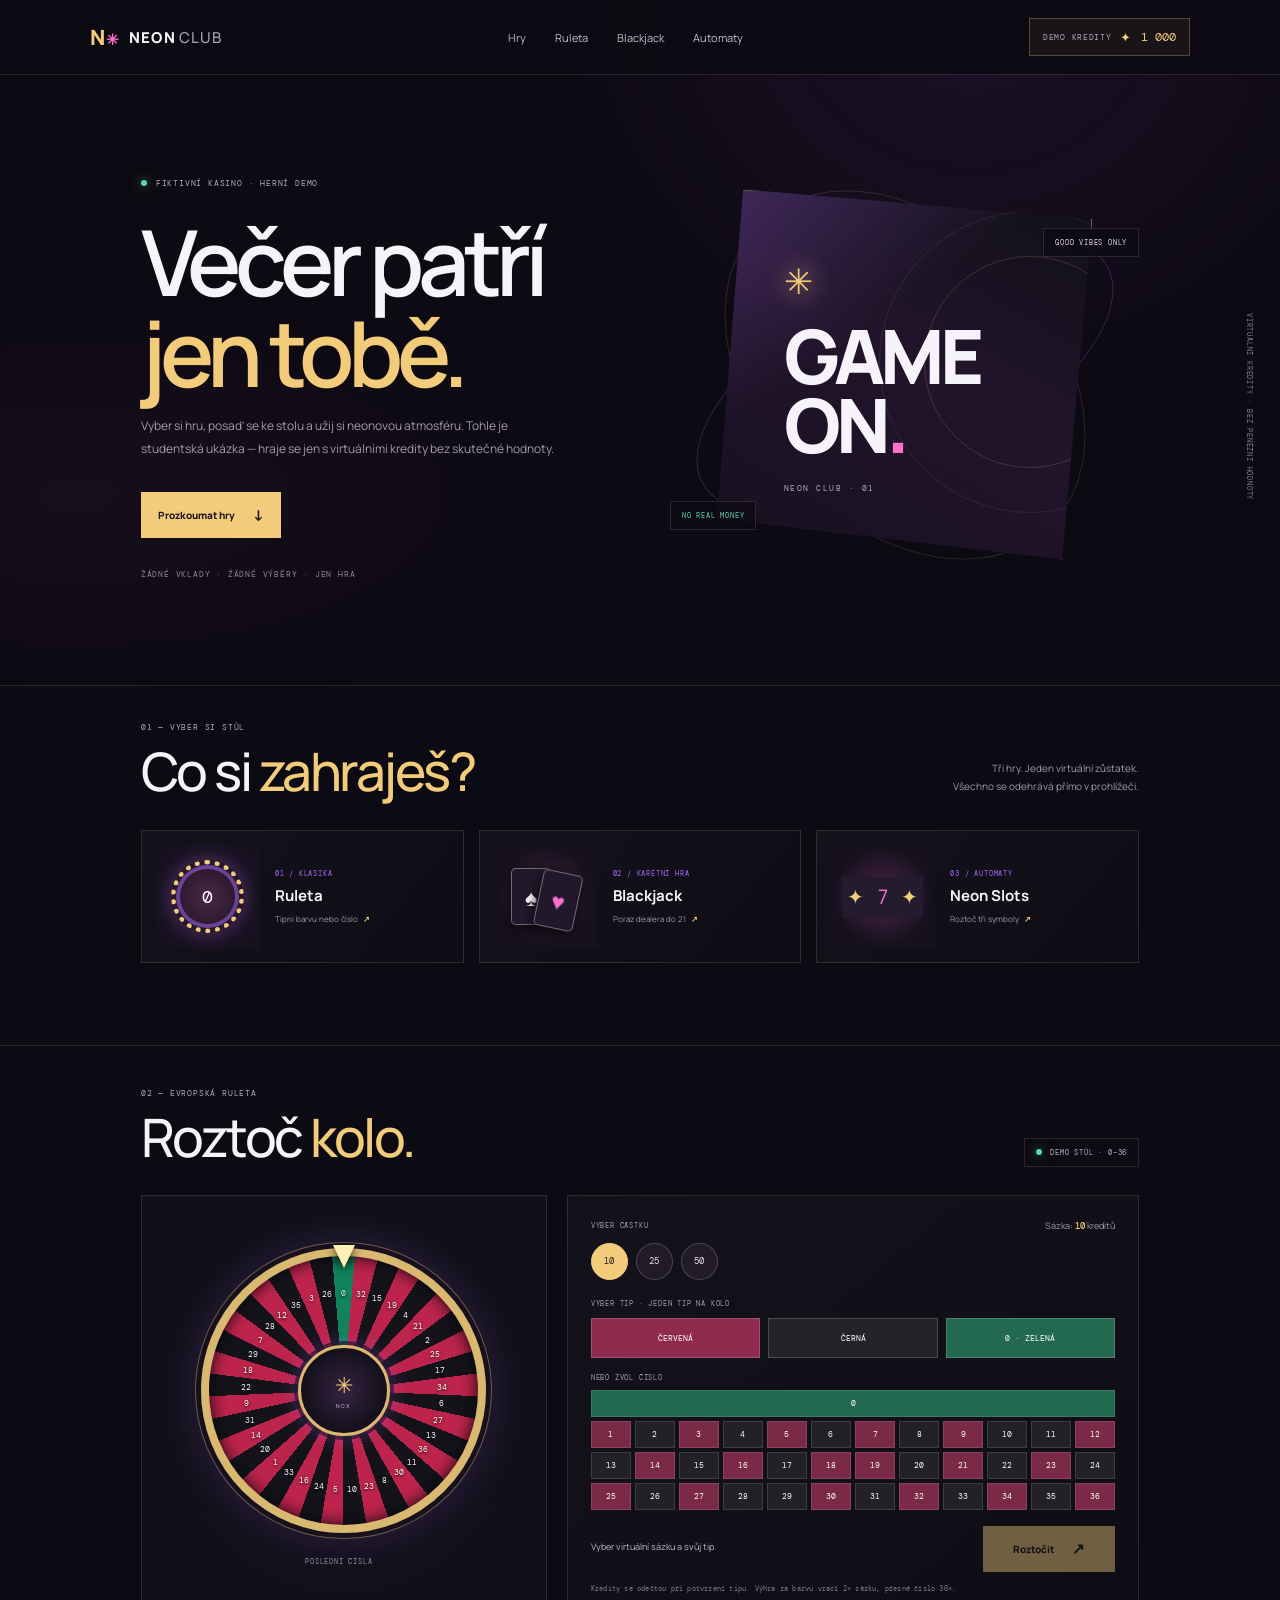
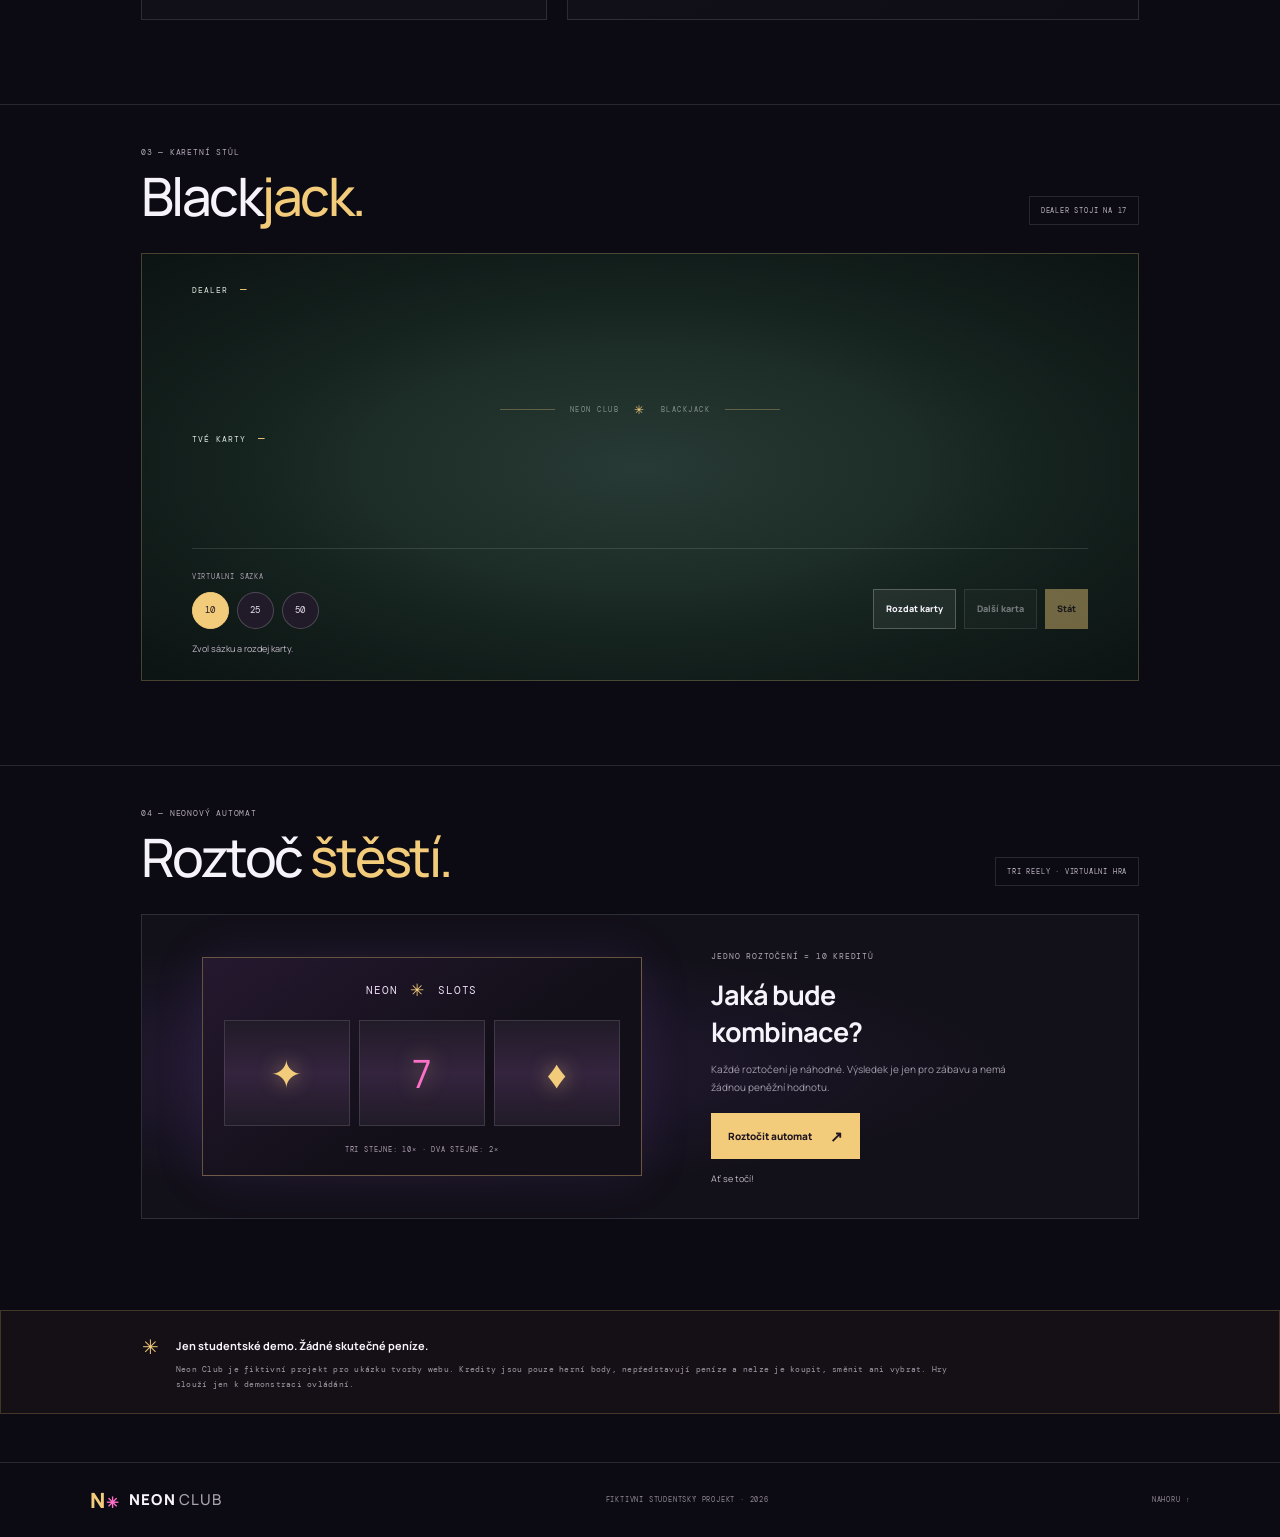
==== index.html @ 3889e3b1 "Add files via upload" ====
<!doctype html>
<html lang="cs">
  <head>
    <meta charset="utf-8">
    <meta name="viewport" content="width=device-width, initial-scale=1">
    <meta name="description" content="Neon Club je fiktivní kasino jako hratelná studentská ukázka. Hraj blackjack, ruletu a automaty pouze s virtuálními kredity bez peněžní hodnoty.">
    <meta name="theme-color" content="#0c0a12">
    <title>Neon Club — Kasino demo</title>
    <link rel="preconnect" href="https://fonts.googleapis.com">
    <link rel="preconnect" href="https://fonts.gstatic.com" crossorigin>
    <link href="https://fonts.googleapis.com/css2?family=DM+Mono:wght@400;500&family=Manrope:wght@400;500;600;700;800&display=swap" rel="stylesheet">
    <link rel="stylesheet" href="casino.css">
    <script src="casino.js" defer></script>
  </head>
  <body>
    <a class="skip-link" href="#obsah">Přeskočit na obsah</a>
    <header class="topbar">
      <a class="brand" href="#domu" aria-label="Neon Club — úvod"><span class="brand-mark">N<span>✳</span></span><span>NEON<span class="brand-light">CLUB</span></span></a>
      <nav aria-label="Hlavní navigace">
        <a href="#hry">Hry</a>
        <a href="#ruleta">Ruleta</a>
        <a href="#blackjack">Blackjack</a>
        <a href="#automaty">Automaty</a>
      </nav>
      <div class="wallet" aria-label="Virtuální zůstatek">
        <span class="wallet-label">DEMO KREDITY</span>
        <span class="coin-icon" aria-hidden="true">✦</span>
        <strong data-balance>1 000</strong>
      </div>
    </header>

    <main id="obsah">
      <section class="hero page-wrap" id="domu">
        <div class="hero-copy">
          <p class="eyebrow"><span class="status-dot"></span> FIKTIVNÍ KASINO · HERNÍ DEMO</p>
          <h1>Večer patří<br><span>jen tobě.</span></h1>
          <p>Vyber si hru, posaď se ke stolu a užij si neonovou atmosféru. Tohle je studentská ukázka — hraje se jen s virtuálními kredity bez skutečné hodnoty.</p>
          <a class="button button-primary" href="#hry">Prozkoumat hry <span aria-hidden="true">↓</span></a>
          <span class="hero-footnote">ŽÁDNÉ VKLADY · ŽÁDNÉ VÝBĚRY · JEN HRA</span>
        </div>
        <div class="hero-art" role="img" aria-label="Neonová abstraktní herní atmosféra">
          <div class="hero-orbit orbit-a"></div><div class="hero-orbit orbit-b"></div>
          <div class="hero-art-card"><span class="hero-spark" aria-hidden="true">✳</span><span class="hero-art-title">GAME<br>ON<span>.</span></span><span class="hero-art-caption">NEON CLUB · 01</span></div>
          <span class="floating-label label-a">GOOD VIBES ONLY</span>
          <span class="floating-label label-b">NO REAL MONEY</span>
        </div>
        <div class="hero-side">VIRTUÁLNÍ KREDITY · BEZ PENĚŽNÍ HODNOTY</div>
      </section>

      <section class="games page-wrap" id="hry">
        <div class="section-heading">
          <div><p class="eyebrow">01 — VYBER SI STŮL</p><h2>Co si <span>zahraješ?</span></h2></div>
          <p class="heading-note">Tři hry. Jeden virtuální zůstatek.<br>Všechno se odehrává přímo v prohlížeči.</p>
        </div>
        <div class="game-links">
          <a class="game-link game-link-roulette" href="#ruleta">
            <span class="game-link-art" aria-hidden="true"><span class="roulette-wheel-mini">0</span></span>
            <span class="game-link-info"><span class="game-kicker">01 / KLASIKA</span><strong>Ruleta</strong><span>Tipni barvu nebo číslo <b>↗</b></span></span>
          </a>
          <a class="game-link game-link-blackjack" href="#blackjack">
            <span class="game-link-art cards-mini" aria-hidden="true"><span>♠</span><span>♥</span></span>
            <span class="game-link-info"><span class="game-kicker">02 / KARETNÍ HRA</span><strong>Blackjack</strong><span>Poraz dealera do 21 <b>↗</b></span></span>
          </a>
          <a class="game-link game-link-slots" href="#automaty">
            <span class="game-link-art slots-mini" aria-hidden="true"><span>✦</span><span>7</span><span>✦</span></span>
            <span class="game-link-info"><span class="game-kicker">03 / AUTOMATY</span><strong>Neon Slots</strong><span>Roztoč tři symboly <b>↗</b></span></span>
          </a>
        </div>
      </section>

      <section class="game-section page-wrap" id="ruleta">
        <div class="game-section-heading">
          <div><p class="eyebrow">02 — EVROPSKÁ RULETA</p><h2>Roztoč <span>kolo.</span></h2></div>
          <span class="table-tag"><span class="status-dot"></span> DEMO STŮL · 0–36</span>
        </div>
        <div class="roulette-layout">
          <div class="roulette-visual">
            <div class="wheel-stage">
              <span class="wheel-pointer" aria-hidden="true"></span>
              <div class="roulette-wheel" aria-label="Ruletové kolo s červenými, černými a zeleným polem">
                <div class="wheel-center"><span class="wheel-result" data-wheel-result>✳</span><small>NOX</small></div>
              </div>
            </div>
            <div class="roulette-history"><span class="history-label">POSLEDNÍ ČÍSLA</span><ol class="history-list" aria-label="Historie posledních výsledků"></ol></div>
          </div>
          <div class="table-panel">
            <div class="table-panel-top"><span class="panel-label">VYBER ČÁSTKU</span><span class="selected-bet-display">Sázka: <strong data-roulette-stake>10</strong> kreditů</span></div>
            <div class="chip-row" data-chip-group="roulette" aria-label="Výše virtuální sázky">
              <button class="chip-button is-selected" type="button" data-chip="10">10</button>
              <button class="chip-button" type="button" data-chip="25">25</button>
              <button class="chip-button" type="button" data-chip="50">50</button>
            </div>
            <span class="panel-label choose-label">VYBER TIP · JEDEN TIP NA KOLO</span>
            <div class="roulette-bets">
              <button class="bet-button bet-red" type="button" data-roulette-bet="red">ČERVENÁ</button>
              <button class="bet-button bet-black" type="button" data-roulette-bet="black">ČERNÁ</button>
              <button class="bet-button bet-green" type="button" data-roulette-bet="number" data-number="0">0 · ZELENÁ</button>
            </div>
            <p class="number-label">NEBO ZVOL ČÍSLO</p>
            <div class="number-grid" aria-label="Tip na číslo rulety"></div>
            <div class="roulette-action-row"><p class="game-message" data-roulette-message aria-live="polite">Vyber virtuální sázku a svůj tip.</p><button class="button button-primary spin-button" type="button" data-spin disabled>Roztočit <span aria-hidden="true">↗</span></button></div>
            <p class="fine-print">Kredity se odečtou při potvrzení tipu. Výhra za barvu vrací 2× sázku, přesné číslo 36×.</p>
          </div>
        </div>
      </section>

      <section class="game-section page-wrap" id="blackjack">
        <div class="game-section-heading">
          <div><p class="eyebrow">03 — KARETNÍ STŮL</p><h2>Black<span>jack.</span></h2></div>
          <span class="table-tag">DEALER STOJÍ NA 17</span>
        </div>
        <div class="blackjack-table">
          <div class="felt-glow"></div>
          <div class="hand-area">
            <div class="hand-label"><span>DEALER</span><span class="hand-score" data-dealer-score>—</span></div>
            <div class="card-row" data-dealer-hand aria-label="Karty dealera"></div>
          </div>
          <div class="table-divider"><span>NEON CLUB</span><i>✳</i><span>BLACKJACK</span></div>
          <div class="hand-area player-area">
            <div class="hand-label"><span>TVÉ KARTY</span><span class="hand-score" data-player-score>—</span></div>
            <div class="card-row" data-player-hand aria-label="Tvé karty"></div>
          </div>
          <div class="blackjack-controls">
            <div class="blackjack-bet">
              <span class="panel-label">VIRTUÁLNÍ SÁZKA</span>
              <div class="chip-row" data-chip-group="blackjack" aria-label="Výše virtuální sázky">
                <button class="chip-button is-selected" type="button" data-chip="10">10</button>
                <button class="chip-button" type="button" data-chip="25">25</button>
                <button class="chip-button" type="button" data-chip="50">50</button>
              </div>
            </div>
            <div class="blackjack-actions">
              <button class="button button-secondary" type="button" data-deal>Rozdat karty</button>
              <button class="button button-secondary" type="button" data-hit disabled>Další karta</button>
              <button class="button button-primary" type="button" data-stand disabled>Stát</button>
            </div>
          </div>
          <p class="game-message blackjack-message" data-blackjack-message aria-live="polite">Zvol sázku a rozdej karty.</p>
        </div>
      </section>

      <section class="game-section page-wrap slots-section" id="automaty">
        <div class="game-section-heading">
          <div><p class="eyebrow">04 — NEONOVÝ AUTOMAT</p><h2>Roztoč <span>štěstí.</span></h2></div>
          <span class="table-tag">TŘI REELY · VIRTUÁLNÍ HRA</span>
        </div>
        <div class="slots-layout">
          <div class="slot-machine">
            <div class="slot-header"><span>NEON</span><span class="slot-header-star">✳</span><span>SLOTS</span></div>
            <div class="reels" aria-label="Výsledky automatů"><div class="reel" data-reel>✦</div><div class="reel" data-reel>7</div><div class="reel" data-reel>♦</div></div>
            <div class="slot-payout">TŘI STEJNÉ: 10× · DVA STEJNÉ: 2×</div>
          </div>
          <div class="slots-controls">
            <p class="eyebrow">JEDNO ROZTOČENÍ = 10 KREDITŮ</p>
            <h3>Jaká bude<br>kombinace?</h3>
            <p>Každé roztočení je náhodné. Výsledek je jen pro zábavu a nemá žádnou peněžní hodnotu.</p>
            <button class="button button-primary" type="button" data-slots-spin>Roztočit automat <span aria-hidden="true">↗</span></button>
            <p class="game-message" data-slots-message aria-live="polite">Ať se točí!</p>
          </div>
        </div>
      </section>

      <section class="disclaimer page-wrap">
        <span class="disclaimer-icon" aria-hidden="true">✳</span>
        <div><strong>Jen studentské demo. Žádné skutečné peníze.</strong><p>Neon Club je fiktivní projekt pro ukázku tvorby webu. Kredity jsou pouze herní body, nepředstavují peníze a nelze je koupit, směnit ani vybrat. Hry slouží jen k demonstraci ovládání.</p></div>
      </section>
    </main>
    <footer class="footer"><a class="brand" href="#domu"><span class="brand-mark">N<span>✳</span></span><span>NEON<span class="brand-light">CLUB</span></span></a><span>FIKTIVNÍ STUDENTSKÝ PROJEKT · 2026</span><a href="#domu">NAHORU ↑</a></footer>
  </body>
</html>
---- casino.css ----
:root {
  color-scheme: dark;
  --bg: #0c0a12;
  --surface: #15121d;
  --text: #f7f3fa;
  --muted: #a39cab;
  --line: rgba(255,255,255,.12);
  --purple: #ac6bff;
  --pink: #fb70c8;
  --gold: #f2cb7b;
  --green: #57d9ac;
  --mono: "DM Mono", monospace;
  --sans: "Manrope", sans-serif;
}

* { box-sizing: border-box; }
html { scroll-behavior: smooth; }
body { margin: 0; background: var(--bg); color: var(--text); font-family: var(--sans); -webkit-font-smoothing: antialiased; }
body::before { content: ""; position: fixed; inset: 0; z-index: -1; pointer-events: none; background: radial-gradient(ellipse at 76% 0%, rgba(113,54,151,.17), transparent 34%), radial-gradient(ellipse at 6% 55%, rgba(174,73,173,.07), transparent 32%); }
a { color: inherit; text-decoration: none; }
button { font: inherit; }
button:focus-visible, a:focus-visible { outline: 2px solid var(--gold); outline-offset: 4px; }
section[id] { scroll-margin-top: 95px; }
::selection { color: var(--bg); background: var(--gold); }

.skip-link { position: fixed; top: 10px; left: 10px; z-index: 20; padding: 12px 15px; transform: translateY(-150%); color: var(--bg); background: var(--gold); font-size: 12px; font-weight: 700; }
.skip-link:focus { transform: translateY(0); }
.topbar { height: 75px; position: sticky; top: 0; z-index: 10; display: flex; align-items: center; justify-content: space-between; padding: 0 7%; border-bottom: 1px solid var(--line); background: rgba(12,10,18,.88); backdrop-filter: blur(16px); }
.brand { display: inline-flex; align-items: center; gap: 9px; font-size: 15px; font-weight: 800; letter-spacing: 1.2px; }
.brand-mark { font-size: 21px; color: var(--gold); }
.brand-mark > span { color: var(--pink); font-size: 15px; }
.brand-light { margin-left: 3px; color: #aaa2b1; font-weight: 500; }
.topbar nav { display: flex; align-items: center; gap: 29px; }
.topbar nav a { color: #c5bfcb; font-size: 11px; transition: color .2s ease; }
.topbar nav a:hover, .footer > a:last-child:hover { color: var(--gold); }
.wallet { display: flex; align-items: center; gap: 9px; padding: 9px 13px; border: 1px solid rgba(242,203,123,.28); background: rgba(242,203,123,.05); }
.wallet-label { color: #b4aaba; font: 8px var(--mono); letter-spacing: .7px; }
.coin-icon { color: var(--gold); font-size: 13px; }
.wallet strong { min-width: 36px; font: 12px var(--mono); color: var(--gold); text-align: right; }
.page-wrap { padding-left: 11%; padding-right: 11%; }

.hero { min-height: 610px; position: relative; display: grid; grid-template-columns: 1fr 1fr; align-items: center; gap: 6%; padding-top: 45px; padding-bottom: 56px; overflow: hidden; }
.hero-copy { z-index: 2; }
.eyebrow, .hero-footnote, .hero-side, .floating-label, .section-caption, .game-kicker, .panel-label, .number-label, .fine-print, .table-tag, .history-label, .slot-header, .slot-payout, .disclaimer p, .footer > span, .footer > a:last-child { font-family: var(--mono); letter-spacing: .8px; }
.eyebrow { display: flex; align-items: center; gap: 9px; color: #b4aaba; font-size: 8px; }
.status-dot { width: 6px; height: 6px; display: inline-block; border-radius: 50%; background: var(--green); box-shadow: 0 0 12px rgba(87,217,172,.7); }
.hero h1 { margin: 28px 0 17px; font-size: clamp(58px,7.3vw,91px); line-height: 1; letter-spacing: -6px; font-weight: 600; }
.hero h1 span, .section-heading h2 span, .game-section-heading h2 span { color: var(--gold); }
.hero-copy > p:not(.eyebrow) { max-width: 430px; color: var(--muted); font-size: 12px; line-height: 1.9; }
.button { min-height: 46px; display: inline-flex; align-items: center; justify-content: center; gap: 18px; padding: 0 17px; border: 0; cursor: pointer; font-size: 10px; font-weight: 800; transition: transform .18s ease, filter .18s ease, opacity .18s ease; }
.button:hover:not(:disabled) { transform: translateY(-2px); filter: brightness(1.08); }
.button:disabled { cursor: not-allowed; opacity: .43; }
.button-primary { color: #201622; background: var(--gold); }
.button-primary span { font-size: 15px; }
.hero .button { margin-top: 19px; }
.hero-footnote { display: block; margin-top: 31px; color: #908796; font-size: 8px; }
.hero-art { min-height: 420px; position: relative; display: grid; place-items: center; }
.hero-art-card { width: min(80%,380px); height: 370px; position: relative; z-index: 1; display: flex; flex-direction: column; justify-content: center; padding-left: 14%; overflow: hidden; border: 1px solid rgba(242,203,123,.35); background: linear-gradient(145deg,rgba(172,107,255,.25),transparent 38%), linear-gradient(30deg,#171020,#22142b 52%,#101018); clip-path: polygon(7% 0,100% 8%,92% 100%,0 89%); box-shadow: 0 0 100px rgba(172,107,255,.13); }
.hero-art-card::before, .hero-art-card::after { content: ""; position: absolute; border: 1px solid rgba(255,255,255,.08); border-radius: 50%; }
.hero-art-card::before { width: 300px; height: 300px; right: -90px; top: 20px; }
.hero-art-card::after { width: 210px; height: 210px; right: -45px; top: 65px; border-color: rgba(242,203,123,.17); }
.hero-spark { color: var(--gold); font-size: 35px; text-shadow: 0 0 25px var(--gold); }
.hero-art-title { margin-top: 16px; font-size: clamp(49px,6vw,75px); line-height: .92; letter-spacing: -5px; font-weight: 800; }
.hero-art-title span { color: var(--pink); }
.hero-art-caption { margin-top: 24px; color: #b4aaba; font: 8px var(--mono); letter-spacing: 1.5px; }
.hero-orbit { position: absolute; width: 460px; height: 200px; border: 1px solid rgba(172,107,255,.25); border-radius: 50%; transform: rotate(-28deg); }
.orbit-b { width: 420px; height: 300px; transform: rotate(47deg); border-color: rgba(242,203,123,.15); }
.floating-label { position: absolute; z-index: 2; padding: 9px 11px; border: 1px solid var(--line); color: #e5dce9; background: rgba(13,10,19,.75); font-size: 7px; }
.label-a { right: 0; top: 15%; }
.label-b { left: 0; bottom: 13%; color: var(--green); }
.hero-side { position: absolute; right: 2%; top: 39%; writing-mode: vertical-rl; color: #827a8b; font-size: 7px; }

.games { padding-top: 36px; padding-bottom: 82px; border-top: 1px solid var(--line); }
.section-heading { display: flex; align-items: end; justify-content: space-between; gap: 20px; }
.section-heading h2, .game-section-heading h2 { margin: 10px 0 0; font-size: clamp(36px,4.2vw,53px); line-height: 1.1; letter-spacing: -2.5px; font-weight: 500; }
.section-heading .eyebrow, .game-section-heading .eyebrow { margin: 0; }
.heading-note { margin: 0 0 5px; color: var(--muted); font-size: 10px; line-height: 1.8; text-align: right; }
.game-links { display: grid; grid-template-columns: repeat(3,1fr); gap: 15px; margin-top: 30px; }
.game-link { min-width: 0; display: grid; grid-template-columns: 105px 1fr; align-items: center; gap: 15px; padding: 13px; border: 1px solid var(--line); background: linear-gradient(130deg,rgba(255,255,255,.035),rgba(255,255,255,.01)); transition: transform .2s ease, border-color .2s ease; }
.game-link:hover { transform: translateY(-3px); border-color: rgba(242,203,123,.5); }
.game-link-art { height: 105px; display: grid; place-items: center; overflow: hidden; background: radial-gradient(circle,rgba(251,112,200,.23),transparent 65%),#17111f; }
.roulette-wheel-mini { width: 73px; height: 73px; display: grid; place-items: center; border: 5px dotted var(--gold); border-radius: 50%; color: white; font: 18px var(--mono); box-shadow: inset 0 0 0 4px rgba(172,107,255,.5),0 0 25px rgba(172,107,255,.27); }
.cards-mini { display: flex; align-items: center; justify-content: center; }
.cards-mini span { width: 40px; height: 57px; display: grid; place-items: center; border: 1px solid rgba(255,255,255,.36); border-radius: 5px; background: #21192b; color: white; font-size: 23px; box-shadow: 0 4px 14px #08060a; }
.cards-mini span + span { margin-left: -12px; transform: rotate(12deg) translateY(4px); color: var(--pink); }
.slots-mini { display: flex; justify-content: center; align-items: center; }
.slots-mini span { width: 27px; height: 40px; display: grid; place-items: center; background: #241c2e; color: var(--gold); font-size: 20px; }
.slots-mini span:nth-child(2) { color: var(--pink); }
.game-link-info { display: flex; flex-direction: column; gap: 7px; }
.game-kicker { color: var(--purple); font-size: 7px; }
.game-link-info strong { font-size: 15px; }
.game-link-info > span:last-child { color: var(--muted); font-size: 8px; }
.game-link-info b { margin-left: 3px; color: var(--gold); }

.game-section { padding-top: 42px; padding-bottom: 84px; border-top: 1px solid var(--line); }
.game-section-heading { display: flex; align-items: end; justify-content: space-between; gap: 15px; margin-bottom: 28px; }
.table-tag { display: inline-flex; align-items: center; gap: 8px; padding: 9px 11px; border: 1px solid var(--line); color: #bdb3c4; font-size: 7px; }
.roulette-layout { display: grid; grid-template-columns: .83fr 1.17fr; gap: 20px; }
.roulette-visual { min-height: 425px; display: flex; flex-direction: column; justify-content: center; align-items: center; gap: 24px; border: 1px solid var(--line); background: radial-gradient(ellipse at center,rgba(102,55,128,.16),transparent 65%),#111019; }
.wheel-stage { width: min(76%,285px); aspect-ratio: 1; position: relative; }
.roulette-wheel { width: 100%; height: 100%; position: relative; display: grid; place-items: center; overflow: hidden; border: 8px solid #d9b870; border-radius: 50%; background: #282631; box-shadow: 0 0 0 5px #17111d,0 0 0 6px rgba(242,203,123,.38),0 0 45px rgba(172,107,255,.2),inset 0 0 16px #09070d; transition: transform 1s cubic-bezier(.16,.7,.2,1); }
.wheel-pocket { position: absolute; top: 50%; left: 50%; z-index: 1; width: 19px; height: 16px; display: grid; place-items: center; color: #fff; font: 8px var(--mono); text-shadow: 0 1px 3px #000; pointer-events: none; }
.wheel-pocket.green { color: #c7ffe6; }
.wheel-center { width: 34%; aspect-ratio: 1; z-index: 2; display: flex; flex-direction: column; align-items: center; justify-content: center; border: 3px solid #d9b870; border-radius: 50%; background: radial-gradient(circle,#352342,#130f19 72%); box-shadow: 0 0 20px rgba(172,107,255,.4),0 0 0 4px rgba(12,9,18,.7); }
.wheel-result { color: var(--gold); font: 22px var(--mono); }
.wheel-center small { margin-top: 2px; color: #b9afc1; font: 6px var(--mono); letter-spacing: 1px; }
.wheel-pointer { position: absolute; z-index: 4; top: -3px; left: 50%; width: 0; height: 0; transform: translateX(-50%); border-left: 11px solid transparent; border-right: 11px solid transparent; border-top: 23px solid #fff0b5; filter: drop-shadow(0 2px 5px rgba(0,0,0,.7)); }
.roulette-history { display: flex; align-items: center; gap: 10px; }
.history-label { color: #968b9d; font-size: 7px; }
.history-list { display: flex; gap: 5px; padding: 0; margin: 0; list-style: none; }
.history-list li { width: 22px; height: 22px; display: grid; place-items: center; border-radius: 50%; color: white; background: #332637; font: 8px var(--mono); }
.history-list li.red { background: #a33359; }
.history-list li.black { background: #28262d; }
.history-list li.green { background: #26795f; }
.table-panel { padding: 23px; border: 1px solid var(--line); background: linear-gradient(140deg,rgba(255,255,255,.035),rgba(255,255,255,.01)); }
.table-panel-top { display: flex; align-items: center; justify-content: space-between; gap: 10px; }
.panel-label { color: #a89dad; font-size: 7px; }
.selected-bet-display { color: var(--muted); font-size: 9px; }
.selected-bet-display strong { color: var(--gold); font-family: var(--mono); font-weight: 500; }
.chip-row { display: flex; gap: 8px; margin-top: 11px; }
.chip-button { width: 37px; height: 37px; border: 1px solid rgba(255,255,255,.2); border-radius: 50%; color: #e8dfec; background: #211a29; cursor: pointer; font: 9px var(--mono); transition: border-color .15s ease,background .15s ease,transform .15s ease; }
.chip-button:hover { transform: translateY(-2px); border-color: var(--gold); }
.chip-button.is-selected { color: #241a22; border-color: var(--gold); background: var(--gold); }
.choose-label { display: block; margin: 19px 0 10px; }
.roulette-bets { display: grid; grid-template-columns: repeat(3,1fr); gap: 8px; }
.bet-button { min-height: 40px; border: 1px solid rgba(255,255,255,.18); color: white; cursor: pointer; font: 8px var(--mono); transition: transform .15s ease,filter .15s ease,outline-color .15s ease; }
.bet-button:hover { transform: translateY(-2px); filter: brightness(1.2); }
.bet-button.is-selected { outline: 2px solid var(--gold); outline-offset: 2px; }
.bet-red { background: #8f2a4f; }
.bet-black { background: #24232a; }
.bet-green { background: #23694f; }
.number-label { margin: 15px 0 8px; color: #a89dad; font-size: 7px; }
.number-grid { display: grid; grid-template-columns: repeat(12,1fr); gap: 4px; }
.number-button { min-width: 0; height: 27px; padding: 0; border: 1px solid rgba(255,255,255,.12); color: white; background: #28252c; cursor: pointer; font: 8px var(--mono); }
.number-button.red { background: #7a2947; }
.number-button.black { background: #222127; }
.number-button.zero { grid-column: span 12; background: #23694f; }
.number-button:hover { filter: brightness(1.35); }
.number-button.is-selected { outline: 2px solid var(--gold); outline-offset: 1px; }
.roulette-action-row { display: flex; justify-content: space-between; align-items: center; gap: 12px; margin-top: 16px; }
.game-message { min-height: 18px; margin: 0; color: #c3b9c9; font-size: 9px; line-height: 1.6; }
.spin-button { min-width: 132px; }
.fine-print { margin: 11px 0 0; color: #867d8b; font-size: 7px; line-height: 1.7; letter-spacing: .2px; }

.blackjack-table { position: relative; overflow: hidden; padding: 29px 5% 20px; border: 1px solid rgba(242,203,123,.23); background: radial-gradient(ellipse at 50% 50%,#283a35,#172621 58%,#111a19); }
.felt-glow { position: absolute; inset: 0; pointer-events: none; background: radial-gradient(ellipse at center,transparent 40%,rgba(4,9,8,.38)); }
.hand-area, .table-divider, .blackjack-controls, .blackjack-message { position: relative; z-index: 1; }
.hand-label { display: flex; align-items: center; gap: 12px; color: #dce7df; font: 8px var(--mono); letter-spacing: 1px; }
.hand-score { color: var(--gold); font-size: 11px; }
.card-row { min-height: 102px; display: flex; align-items: center; gap: 8px; padding: 11px 0; }
.playing-card { width: 61px; height: 84px; display: flex; flex-direction: column; justify-content: space-between; padding: 7px; border: 1px solid rgba(0,0,0,.16); border-radius: 5px; color: #201924; background: #f5f1ec; box-shadow: 0 5px 12px rgba(0,0,0,.25); font: 13px var(--mono); animation: deal-card .25s ease both; }
.playing-card.red-suit { color: #c44065; }
.playing-card .card-center { align-self: center; font-size: 24px; }
.playing-card .card-bottom { align-self: end; transform: rotate(180deg); }
.playing-card.hidden-card { display: grid; place-items: center; border-color: rgba(242,203,123,.65); color: var(--gold); background: repeating-linear-gradient(45deg,#39244b,#39244b 5px,#251a33 5px,#251a33 10px); font-size: 22px; }
@keyframes deal-card { from { opacity: 0; transform: translateY(-9px) rotate(-4deg); } to { opacity: 1; transform: translateY(0) rotate(0); } }
.table-divider { display: flex; align-items: center; justify-content: center; gap: 15px; margin: 3px 0 14px; color: rgba(230,239,232,.5); font: 7px var(--mono); letter-spacing: 1.5px; }
.table-divider::before, .table-divider::after { content: ""; width: 55px; height: 1px; background: rgba(242,203,123,.3); }
.table-divider i { color: var(--gold); font-size: 12px; font-style: normal; }
.blackjack-controls { display: flex; justify-content: space-between; align-items: end; gap: 20px; padding-top: 13px; border-top: 1px solid rgba(255,255,255,.12); }
.blackjack-bet .chip-row { margin-top: 8px; }
.blackjack-actions { display: flex; gap: 8px; }
.button-secondary { border: 1px solid rgba(255,255,255,.23); color: var(--text); background: rgba(255,255,255,.06); }
.blackjack-actions .button { min-height: 40px; padding: 0 12px; font-size: 9px; }
.blackjack-message { margin-top: 13px; }

.slots-layout { display: grid; grid-template-columns: 1.1fr .9fr; gap: 7%; align-items: center; padding: 28px 6%; border: 1px solid var(--line); background: radial-gradient(ellipse at 25% 50%,rgba(172,107,255,.13),transparent 58%),#121019; }
.slot-machine { max-width: 440px; padding: 21px; border: 1px solid rgba(242,203,123,.37); background: linear-gradient(145deg,#25182f,#120f18 60%); box-shadow: 0 0 50px rgba(172,107,255,.1); }
.slot-header { display: flex; justify-content: center; align-items: center; gap: 13px; color: #e8d9f0; font-size: 11px; }
.slot-header-star { color: var(--gold); font-size: 17px; }
.reels { display: grid; grid-template-columns: repeat(3,1fr); gap: 9px; margin: 19px 0; }
.reel { height: 106px; display: grid; place-items: center; border: 1px solid rgba(255,255,255,.12); background: linear-gradient(180deg,#211b28,#34243e,#211b28); color: var(--gold); font-size: 39px; text-shadow: 0 0 20px rgba(242,203,123,.55); }
.reel:nth-child(2) { color: var(--pink); }
.slot-payout { color: #a99caf; font-size: 7px; text-align: center; }
.slots-controls { max-width: 330px; }
.slots-controls h3 { margin: 15px 0 10px; font-size: 27px; letter-spacing: -1px; }
.slots-controls > p:not(.eyebrow):not(.game-message) { margin: 0 0 17px; color: var(--muted); font-size: 10px; line-height: 1.8; }
.slots-controls .game-message { margin-top: 13px; }

.disclaimer { display: flex; gap: 17px; align-items: start; margin-top: 7px; margin-bottom: 48px; padding-top: 22px; padding-bottom: 22px; border: 1px solid rgba(242,203,123,.2); background: rgba(242,203,123,.035); }
.disclaimer-icon { color: var(--gold); font-size: 20px; }
.disclaimer strong { font-size: 11px; }
.disclaimer p { max-width: 790px; margin: 7px 0 0; color: #a49baa; font-size: 8px; line-height: 1.8; letter-spacing: .25px; }
.footer { min-height: 75px; display: flex; align-items: center; justify-content: space-between; gap: 15px; padding: 15px 7%; border-top: 1px solid var(--line); }
.footer > span, .footer > a:last-child { color: #918798; font-size: 7px; }

@media (max-width: 900px) {
  .topbar { padding: 0 4%; }
  .page-wrap { padding-left: 6%; padding-right: 6%; }
  .topbar nav { gap: 17px; }
  .game-link { grid-template-columns: 75px 1fr; gap: 10px; padding: 10px; }
  .game-link-art { height: 80px; }
  .roulette-layout { grid-template-columns: .7fr 1.3fr; gap: 12px; }
  .table-panel { padding: 17px; }
  .number-grid { grid-template-columns: repeat(9,1fr); }
  .number-button.zero { grid-column: span 9; }
  .roulette-visual { min-height: 400px; }
}

@media (max-width: 650px) {
  .topbar { height: auto; min-height: 68px; flex-wrap: wrap; gap: 10px; padding: 12px 5%; }
  .brand { font-size: 13px; }
  .topbar nav { order: 3; width: 100%; justify-content: space-between; gap: 8px; }
  .topbar nav a { font-size: 9px; }
  .wallet { gap: 6px; padding: 7px 9px; }
  .wallet-label { font-size: 6px; }
  .page-wrap { padding-left: 5%; padding-right: 5%; }
  .hero { grid-template-columns: 1fr; gap: 5px; padding-top: 54px; padding-bottom: 34px; }
  .hero h1 { font-size: clamp(60px,15vw,80px); letter-spacing: -5px; }
  .hero-copy > p:not(.eyebrow) { max-width: 420px; }
  .hero-art { min-height: 330px; }
  .hero-art-card { width: 76%; height: 300px; }
  .hero-side { display: none; }
  .hero-footnote { font-size: 7px; }
  .section-heading { align-items: start; flex-direction: column; gap: 8px; }
  .heading-note { text-align: left; }
  .game-links { grid-template-columns: 1fr; gap: 10px; margin-top: 22px; }
  .game-link { grid-template-columns: 82px 1fr; }
  .game-link-art { height: 78px; }
  .games, .game-section { padding-top: 30px; padding-bottom: 57px; }
  .game-section-heading { align-items: start; flex-direction: column; }
  .roulette-layout { grid-template-columns: 1fr; }
  .roulette-visual { min-height: 325px; }
  .wheel-stage { width: 205px; }
  .table-panel { padding: 15px; }
  .number-grid { grid-template-columns: repeat(6,1fr); }
  .number-button.zero { grid-column: span 6; }
  .number-button { height: 31px; }
  .roulette-action-row { align-items: start; flex-direction: column; }
  .roulette-action-row .button { width: 100%; }
  .blackjack-table { padding: 20px 14px 15px; }
  .card-row { min-height: 93px; gap: 6px; }
  .playing-card { width: 53px; height: 76px; }
  .blackjack-controls { align-items: start; flex-direction: column; }
  .blackjack-actions { width: 100%; }
  .blackjack-actions .button { flex: 1; padding: 0 7px; font-size: 8px; }
  .slots-layout { grid-template-columns: 1fr; gap: 25px; padding: 17px; }
  .slot-machine { padding: 15px; }
  .reel { height: 88px; }
  .slots-controls { max-width: none; }
  .disclaimer { gap: 11px; margin-bottom: 28px; }
  .footer { flex-wrap: wrap; padding: 17px 5%; }
  .footer > span { order: 3; width: 100%; }
}

@media (prefers-reduced-motion: reduce) {
  html { scroll-behavior: auto; }
  *, *::before, *::after { animation-duration: .01ms !important; transition-duration: .01ms !important; }
}
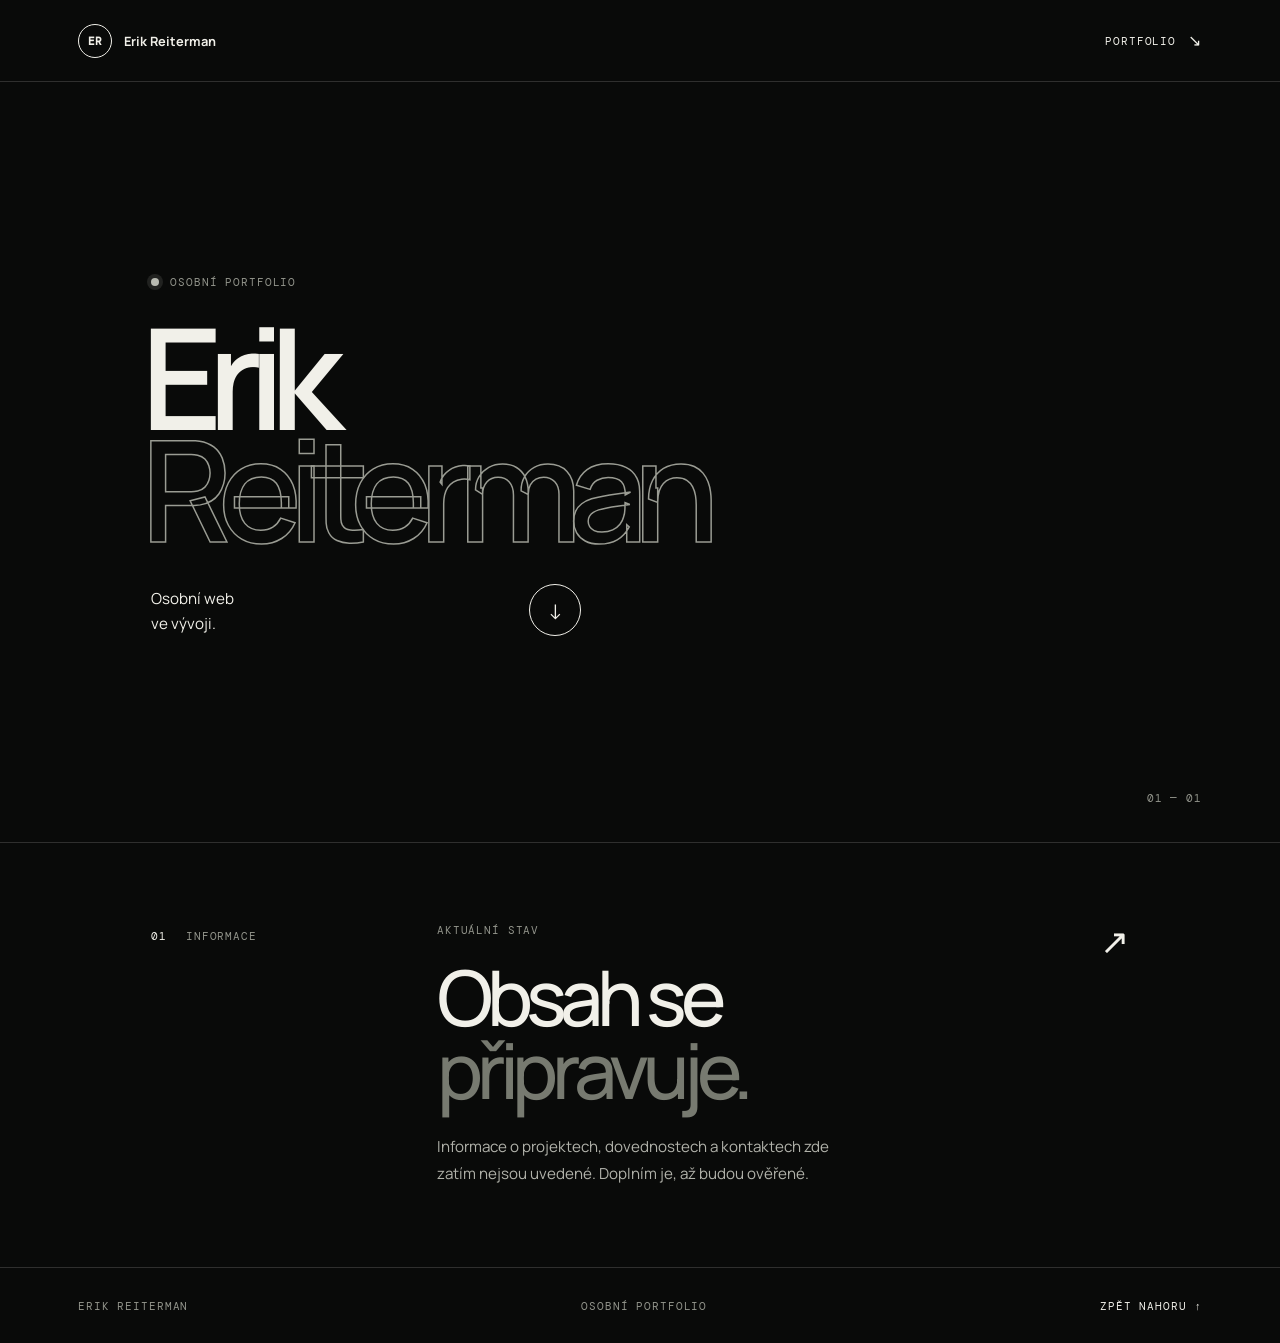
==== commit 587573c9: "Add files via upload" ====
--- a/index.html
+++ b/index.html
@@ -1,170 +1,55 @@
 <!doctype html>
 <html lang="cs">
-  <head>
-    <meta charset="utf-8">
-    <meta name="viewport" content="width=device-width, initial-scale=1">
-    <meta name="description" content="Neon Club je fiktivní kasino jako hratelná studentská ukázka. Hraj blackjack, ruletu a automaty pouze s virtuálními kredity bez peněžní hodnoty.">
-    <meta name="theme-color" content="#0c0a12">
-    <title>Neon Club — Kasino demo</title>
-    <link rel="preconnect" href="https://fonts.googleapis.com">
-    <link rel="preconnect" href="https://fonts.gstatic.com" crossorigin>
-    <link href="https://fonts.googleapis.com/css2?family=DM+Mono:wght@400;500&family=Manrope:wght@400;500;600;700;800&display=swap" rel="stylesheet">
-    <link rel="stylesheet" href="casino.css">
-    <script src="casino.js" defer></script>
-  </head>
-  <body>
-    <a class="skip-link" href="#obsah">Přeskočit na obsah</a>
-    <header class="topbar">
-      <a class="brand" href="#domu" aria-label="Neon Club — úvod"><span class="brand-mark">N<span>✳</span></span><span>NEON<span class="brand-light">CLUB</span></span></a>
-      <nav aria-label="Hlavní navigace">
-        <a href="#hry">Hry</a>
-        <a href="#ruleta">Ruleta</a>
-        <a href="#blackjack">Blackjack</a>
-        <a href="#automaty">Automaty</a>
-      </nav>
-      <div class="wallet" aria-label="Virtuální zůstatek">
-        <span class="wallet-label">DEMO KREDITY</span>
-        <span class="coin-icon" aria-hidden="true">✦</span>
-        <strong data-balance>1 000</strong>
-      </div>
-    </header>
+<head>
+  <meta charset="utf-8">
+  <meta name="viewport" content="width=device-width, initial-scale=1">
+  <meta name="theme-color" content="#f2f0e9">
+  <meta name="description" content="Osobní portfolio Erika Reitermana.">
+  <title>Erik Reiterman — Portfolio</title>
+  <link rel="stylesheet" href="style.css">
+</head>
+<body>
+  <a class="skip-link" href="#main">Přejít na obsah</a>
 
-    <main id="obsah">
-      <section class="hero page-wrap" id="domu">
-        <div class="hero-copy">
-          <p class="eyebrow"><span class="status-dot"></span> FIKTIVNÍ KASINO · HERNÍ DEMO</p>
-          <h1>Večer patří<br><span>jen tobě.</span></h1>
-          <p>Vyber si hru, posaď se ke stolu a užij si neonovou atmosféru. Tohle je studentská ukázka — hraje se jen s virtuálními kredity bez skutečné hodnoty.</p>
-          <a class="button button-primary" href="#hry">Prozkoumat hry <span aria-hidden="true">↓</span></a>
-          <span class="hero-footnote">ŽÁDNÉ VKLADY · ŽÁDNÉ VÝBĚRY · JEN HRA</span>
-        </div>
-        <div class="hero-art" role="img" aria-label="Neonová abstraktní herní atmosféra">
-          <div class="hero-orbit orbit-a"></div><div class="hero-orbit orbit-b"></div>
-          <div class="hero-art-card"><span class="hero-spark" aria-hidden="true">✳</span><span class="hero-art-title">GAME<br>ON<span>.</span></span><span class="hero-art-caption">NEON CLUB · 01</span></div>
-          <span class="floating-label label-a">GOOD VIBES ONLY</span>
-          <span class="floating-label label-b">NO REAL MONEY</span>
-        </div>
-        <div class="hero-side">VIRTUÁLNÍ KREDITY · BEZ PENĚŽNÍ HODNOTY</div>
-      </section>
+  <header class="site-header">
+    <a class="wordmark" href="#top" aria-label="Erik Reiterman — úvod">
+      <span class="wordmark-mark" aria-hidden="true">ER</span>
+      <span>Erik Reiterman</span>
+    </a>
+    <a class="header-link" href="#portfolio">Portfolio <span aria-hidden="true">↘</span></a>
+  </header>
 
-      <section class="games page-wrap" id="hry">
-        <div class="section-heading">
-          <div><p class="eyebrow">01 — VYBER SI STŮL</p><h2>Co si <span>zahraješ?</span></h2></div>
-          <p class="heading-note">Tři hry. Jeden virtuální zůstatek.<br>Všechno se odehrává přímo v prohlížeči.</p>
-        </div>
-        <div class="game-links">
-          <a class="game-link game-link-roulette" href="#ruleta">
-            <span class="game-link-art" aria-hidden="true"><span class="roulette-wheel-mini">0</span></span>
-            <span class="game-link-info"><span class="game-kicker">01 / KLASIKA</span><strong>Ruleta</strong><span>Tipni barvu nebo číslo <b>↗</b></span></span>
-          </a>
-          <a class="game-link game-link-blackjack" href="#blackjack">
-            <span class="game-link-art cards-mini" aria-hidden="true"><span>♠</span><span>♥</span></span>
-            <span class="game-link-info"><span class="game-kicker">02 / KARETNÍ HRA</span><strong>Blackjack</strong><span>Poraz dealera do 21 <b>↗</b></span></span>
-          </a>
-          <a class="game-link game-link-slots" href="#automaty">
-            <span class="game-link-art slots-mini" aria-hidden="true"><span>✦</span><span>7</span><span>✦</span></span>
-            <span class="game-link-info"><span class="game-kicker">03 / AUTOMATY</span><strong>Neon Slots</strong><span>Roztoč tři symboly <b>↗</b></span></span>
+  <main id="main">
+    <section class="hero" id="top" aria-labelledby="hero-title">
+      <div class="hero-copy">
+        <p class="eyebrow"><span class="status-dot" aria-hidden="true"></span> Osobní portfolio</p>
+        <h1 id="hero-title">Erik<br><span>Reiterman</span></h1>
+        <div class="hero-bottom">
+          <p class="hero-note">Osobní web<br>ve vývoji.</p>
+          <a class="round-link" href="#portfolio" aria-label="Přejít k informacím o portfoliu">
+            <span aria-hidden="true">↓</span>
           </a>
         </div>
-      </section>
+      </div>
 
-      <section class="game-section page-wrap" id="ruleta">
-        <div class="game-section-heading">
-          <div><p class="eyebrow">02 — EVROPSKÁ RULETA</p><h2>Roztoč <span>kolo.</span></h2></div>
-          <span class="table-tag"><span class="status-dot"></span> DEMO STŮL · 0–36</span>
-        </div>
-        <div class="roulette-layout">
-          <div class="roulette-visual">
-            <div class="wheel-stage">
-              <span class="wheel-pointer" aria-hidden="true"></span>
-              <div class="roulette-wheel" aria-label="Ruletové kolo s červenými, černými a zeleným polem">
-                <div class="wheel-center"><span class="wheel-result" data-wheel-result>✳</span><small>NOX</small></div>
-              </div>
-            </div>
-            <div class="roulette-history"><span class="history-label">POSLEDNÍ ČÍSLA</span><ol class="history-list" aria-label="Historie posledních výsledků"></ol></div>
-          </div>
-          <div class="table-panel">
-            <div class="table-panel-top"><span class="panel-label">VYBER ČÁSTKU</span><span class="selected-bet-display">Sázka: <strong data-roulette-stake>10</strong> kreditů</span></div>
-            <div class="chip-row" data-chip-group="roulette" aria-label="Výše virtuální sázky">
-              <button class="chip-button is-selected" type="button" data-chip="10">10</button>
-              <button class="chip-button" type="button" data-chip="25">25</button>
-              <button class="chip-button" type="button" data-chip="50">50</button>
-            </div>
-            <span class="panel-label choose-label">VYBER TIP · JEDEN TIP NA KOLO</span>
-            <div class="roulette-bets">
-              <button class="bet-button bet-red" type="button" data-roulette-bet="red">ČERVENÁ</button>
-              <button class="bet-button bet-black" type="button" data-roulette-bet="black">ČERNÁ</button>
-              <button class="bet-button bet-green" type="button" data-roulette-bet="number" data-number="0">0 · ZELENÁ</button>
-            </div>
-            <p class="number-label">NEBO ZVOL ČÍSLO</p>
-            <div class="number-grid" aria-label="Tip na číslo rulety"></div>
-            <div class="roulette-action-row"><p class="game-message" data-roulette-message aria-live="polite">Vyber virtuální sázku a svůj tip.</p><button class="button button-primary spin-button" type="button" data-spin disabled>Roztočit <span aria-hidden="true">↗</span></button></div>
-            <p class="fine-print">Kredity se odečtou při potvrzení tipu. Výhra za barvu vrací 2× sázku, přesné číslo 36×.</p>
-          </div>
-        </div>
-      </section>
+      <span class="hero-index" aria-hidden="true">01 — 01</span>
+    </section>
 
-      <section class="game-section page-wrap" id="blackjack">
-        <div class="game-section-heading">
-          <div><p class="eyebrow">03 — KARETNÍ STŮL</p><h2>Black<span>jack.</span></h2></div>
-          <span class="table-tag">DEALER STOJÍ NA 17</span>
-        </div>
-        <div class="blackjack-table">
-          <div class="felt-glow"></div>
-          <div class="hand-area">
-            <div class="hand-label"><span>DEALER</span><span class="hand-score" data-dealer-score>—</span></div>
-            <div class="card-row" data-dealer-hand aria-label="Karty dealera"></div>
-          </div>
-          <div class="table-divider"><span>NEON CLUB</span><i>✳</i><span>BLACKJACK</span></div>
-          <div class="hand-area player-area">
-            <div class="hand-label"><span>TVÉ KARTY</span><span class="hand-score" data-player-score>—</span></div>
-            <div class="card-row" data-player-hand aria-label="Tvé karty"></div>
-          </div>
-          <div class="blackjack-controls">
-            <div class="blackjack-bet">
-              <span class="panel-label">VIRTUÁLNÍ SÁZKA</span>
-              <div class="chip-row" data-chip-group="blackjack" aria-label="Výše virtuální sázky">
-                <button class="chip-button is-selected" type="button" data-chip="10">10</button>
-                <button class="chip-button" type="button" data-chip="25">25</button>
-                <button class="chip-button" type="button" data-chip="50">50</button>
-              </div>
-            </div>
-            <div class="blackjack-actions">
-              <button class="button button-secondary" type="button" data-deal>Rozdat karty</button>
-              <button class="button button-secondary" type="button" data-hit disabled>Další karta</button>
-              <button class="button button-primary" type="button" data-stand disabled>Stát</button>
-            </div>
-          </div>
-          <p class="game-message blackjack-message" data-blackjack-message aria-live="polite">Zvol sázku a rozdej karty.</p>
-        </div>
-      </section>
+    <section class="portfolio-section" id="portfolio" aria-labelledby="portfolio-title">
+      <div class="section-index"><span>01</span><span>Informace</span></div>
+      <div class="section-content">
+        <p class="eyebrow">Aktuální stav</p>
+        <h2 id="portfolio-title">Obsah se<br><span>připravuje.</span></h2>
+        <p class="section-note">Informace o projektech, dovednostech a kontaktech zde zatím nejsou uvedené. Doplním je, až budou ověřené.</p>
+      </div>
+      <div class="section-symbol" aria-hidden="true">↗</div>
+    </section>
+  </main>
 
-      <section class="game-section page-wrap slots-section" id="automaty">
-        <div class="game-section-heading">
-          <div><p class="eyebrow">04 — NEONOVÝ AUTOMAT</p><h2>Roztoč <span>štěstí.</span></h2></div>
-          <span class="table-tag">TŘI REELY · VIRTUÁLNÍ HRA</span>
-        </div>
-        <div class="slots-layout">
-          <div class="slot-machine">
-            <div class="slot-header"><span>NEON</span><span class="slot-header-star">✳</span><span>SLOTS</span></div>
-            <div class="reels" aria-label="Výsledky automatů"><div class="reel" data-reel>✦</div><div class="reel" data-reel>7</div><div class="reel" data-reel>♦</div></div>
-            <div class="slot-payout">TŘI STEJNÉ: 10× · DVA STEJNÉ: 2×</div>
-          </div>
-          <div class="slots-controls">
-            <p class="eyebrow">JEDNO ROZTOČENÍ = 10 KREDITŮ</p>
-            <h3>Jaká bude<br>kombinace?</h3>
-            <p>Každé roztočení je náhodné. Výsledek je jen pro zábavu a nemá žádnou peněžní hodnotu.</p>
-            <button class="button button-primary" type="button" data-slots-spin>Roztočit automat <span aria-hidden="true">↗</span></button>
-            <p class="game-message" data-slots-message aria-live="polite">Ať se točí!</p>
-          </div>
-        </div>
-      </section>
-
-      <section class="disclaimer page-wrap">
-        <span class="disclaimer-icon" aria-hidden="true">✳</span>
-        <div><strong>Jen studentské demo. Žádné skutečné peníze.</strong><p>Neon Club je fiktivní projekt pro ukázku tvorby webu. Kredity jsou pouze herní body, nepředstavují peníze a nelze je koupit, směnit ani vybrat. Hry slouží jen k demonstraci ovládání.</p></div>
-      </section>
-    </main>
-    <footer class="footer"><a class="brand" href="#domu"><span class="brand-mark">N<span>✳</span></span><span>NEON<span class="brand-light">CLUB</span></span></a><span>FIKTIVNÍ STUDENTSKÝ PROJEKT · 2026</span><a href="#domu">NAHORU ↑</a></footer>
-  </body>
+  <footer class="site-footer">
+    <span>Erik Reiterman</span>
+    <span>Osobní portfolio</span>
+    <a href="#top">Zpět nahoru ↑</a>
+  </footer>
+</body>
 </html>
--- a/style.css
+++ b/style.css
@@ -0,0 +1,339 @@
+@import url("https://fonts.googleapis.com/css2?family=DM+Mono:wght@400;500&family=Manrope:wght@400;500;600;700;800&display=swap");
+
+:root {
+  color-scheme: dark;
+  --paper: #090a09;
+  --ink: #f1f0e9;
+  --muted: #92948b;
+  --line: rgba(241, 240, 233, .16);
+  --accent: #f1f0e9;
+  --art-ink: #191d10;
+  --mono: "DM Mono", "Courier New", monospace;
+  --sans: "Manrope", "Segoe UI", sans-serif;
+}
+
+* {
+  box-sizing: border-box;
+}
+
+html {
+  scroll-behavior: smooth;
+}
+
+body {
+  min-width: 320px;
+  margin: 0;
+  color: var(--ink);
+  background: var(--paper);
+  font-family: var(--sans);
+  -webkit-font-smoothing: antialiased;
+}
+
+a {
+  color: inherit;
+}
+
+.skip-link {
+  position: absolute;
+  z-index: 10;
+  top: 1rem;
+  left: 1rem;
+  padding: .75rem 1rem;
+  transform: translateY(-160%);
+  background: var(--accent);
+  color: var(--ink);
+}
+
+.skip-link:focus {
+  transform: translateY(0);
+}
+
+.site-header {
+  position: relative;
+  z-index: 1;
+  display: flex;
+  min-height: 82px;
+  align-items: center;
+  justify-content: space-between;
+  padding: 0 6.1vw;
+  border-bottom: 1px solid var(--line);
+}
+
+.wordmark {
+  display: inline-flex;
+  align-items: center;
+  gap: .75rem;
+  font-size: .8rem;
+  font-weight: 700;
+  text-decoration: none;
+}
+
+.wordmark-mark {
+  display: grid;
+  width: 34px;
+  height: 34px;
+  place-items: center;
+  border: 1px solid var(--ink);
+  border-radius: 50%;
+  font-family: var(--mono);
+  font-size: .68rem;
+}
+
+.header-link,
+.site-footer,
+.eyebrow,
+.section-index,
+.hero-index,
+.art-label {
+  font-family: var(--mono);
+  font-size: .68rem;
+  letter-spacing: .08em;
+  text-transform: uppercase;
+}
+
+.header-link {
+  display: inline-flex;
+  align-items: center;
+  gap: .75rem;
+  text-decoration: none;
+}
+
+.header-link span {
+  font-size: 1rem;
+}
+
+.hero {
+  position: relative;
+  display: grid;
+  min-height: min(760px, calc(100svh - 82px));
+  grid-template-columns: 1fr;
+  align-items: center;
+  overflow: hidden;
+  padding: 5rem 11.8vw 5.8rem;
+}
+
+.hero-copy {
+  position: relative;
+  z-index: 1;
+  max-width: 1000px;
+}
+
+.eyebrow {
+  display: flex;
+  align-items: center;
+  gap: .7rem;
+  margin: 0;
+  color: var(--muted);
+}
+
+.status-dot {
+  width: 8px;
+  height: 8px;
+  border-radius: 50%;
+  background: #b8bab1;
+  box-shadow: 0 0 0 4px rgba(241, 240, 233, .1);
+}
+
+h1 {
+  margin: 2rem 0 2.5rem -.07em;
+  font-size: clamp(4.5rem, 11vw, 10rem);
+  font-weight: 600;
+  letter-spacing: -.105em;
+  line-height: .79;
+}
+
+h1 span {
+  color: transparent;
+  -webkit-text-stroke: 1.5px #9a9c93;
+}
+
+.hero-bottom {
+  display: flex;
+  width: min(430px, 75%);
+  align-items: end;
+  justify-content: space-between;
+}
+
+.hero-note {
+  margin: 0;
+  font-size: .95rem;
+  line-height: 1.6;
+}
+
+.round-link {
+  display: grid;
+  width: 52px;
+  height: 52px;
+  place-items: center;
+  border: 1px solid var(--ink);
+  border-radius: 50%;
+  font-size: 1.3rem;
+  text-decoration: none;
+  transition: color .2s ease, background .2s ease, transform .2s ease;
+}
+
+.round-link:hover {
+  transform: translateY(3px);
+  background: var(--accent);
+  color: var(--art-ink);
+}
+
+.hero-index {
+  position: absolute;
+  right: 6.1vw;
+  bottom: 2.3rem;
+  color: var(--muted);
+}
+
+.portfolio-section {
+  display: grid;
+  min-height: 420px;
+  grid-template-columns: 1fr 2.2fr .4fr;
+  align-items: start;
+  gap: 2rem;
+  padding: 5rem 11.8vw;
+  border-top: 1px solid var(--line);
+}
+
+.section-index {
+  display: flex;
+  gap: 1.2rem;
+  padding-top: .4rem;
+  color: var(--muted);
+}
+
+.section-index span:first-child {
+  color: var(--ink);
+}
+
+.section-content .eyebrow {
+  margin-bottom: 1.5rem;
+}
+
+.section-content h2 {
+  margin: 0;
+  font-size: clamp(3rem, 6vw, 6rem);
+  font-weight: 500;
+  letter-spacing: -.08em;
+  line-height: .95;
+}
+
+.section-content h2 span {
+  color: #777a70;
+}
+
+.section-note {
+  max-width: 420px;
+  margin: 1.6rem 0 0;
+  color: #b1b2aa;
+  font-size: .95rem;
+  line-height: 1.8;
+}
+
+.section-symbol {
+  justify-self: end;
+  font-size: 2.2rem;
+  line-height: 1;
+}
+
+.site-footer {
+  display: flex;
+  min-height: 76px;
+  align-items: center;
+  justify-content: space-between;
+  gap: 1rem;
+  padding: 1rem 6.1vw;
+  border-top: 1px solid var(--line);
+  color: var(--muted);
+}
+
+.site-footer a {
+  color: var(--ink);
+  text-decoration: none;
+}
+
+a:focus-visible {
+  outline: 2px solid var(--accent);
+  outline-offset: 5px;
+}
+
+@keyframes rotate {
+  to {
+    transform: rotate(360deg);
+  }
+}
+
+@media (max-width: 760px) {
+  .site-header {
+    min-height: 70px;
+    padding: 0 6vw;
+  }
+
+  .hero {
+    min-height: auto;
+    grid-template-columns: 1fr;
+    gap: 0;
+    padding: 5rem 8vw 5rem;
+  }
+
+  h1 {
+    margin-top: 1.6rem;
+    font-size: clamp(4.6rem, 16vw, 8rem);
+  }
+
+  .hero-bottom {
+    width: 100%;
+    max-width: 430px;
+  }
+
+  .hero-index {
+    right: 6vw;
+    bottom: 1.5rem;
+  }
+
+  .portfolio-section {
+    min-height: 0;
+    grid-template-columns: 1fr auto;
+    gap: 2.5rem 1rem;
+    padding: 4rem 8vw 5rem;
+  }
+
+  .section-index {
+    grid-column: 1 / -1;
+  }
+
+  .section-content {
+    grid-column: 1;
+  }
+
+  .section-symbol {
+    grid-column: 2;
+    grid-row: 2;
+  }
+
+  .site-footer {
+    flex-wrap: wrap;
+    padding: 1.5rem 6vw;
+  }
+}
+
+@media (max-width: 420px) {
+  .hero {
+    padding-top: 3.5rem;
+  }
+
+  .site-footer {
+    font-size: .6rem;
+  }
+}
+
+@media (prefers-reduced-motion: reduce) {
+  *,
+  *::before,
+  *::after {
+    scroll-behavior: auto !important;
+    animation-duration: .01ms !important;
+    animation-iteration-count: 1 !important;
+    transition-duration: .01ms !important;
+  }
+}
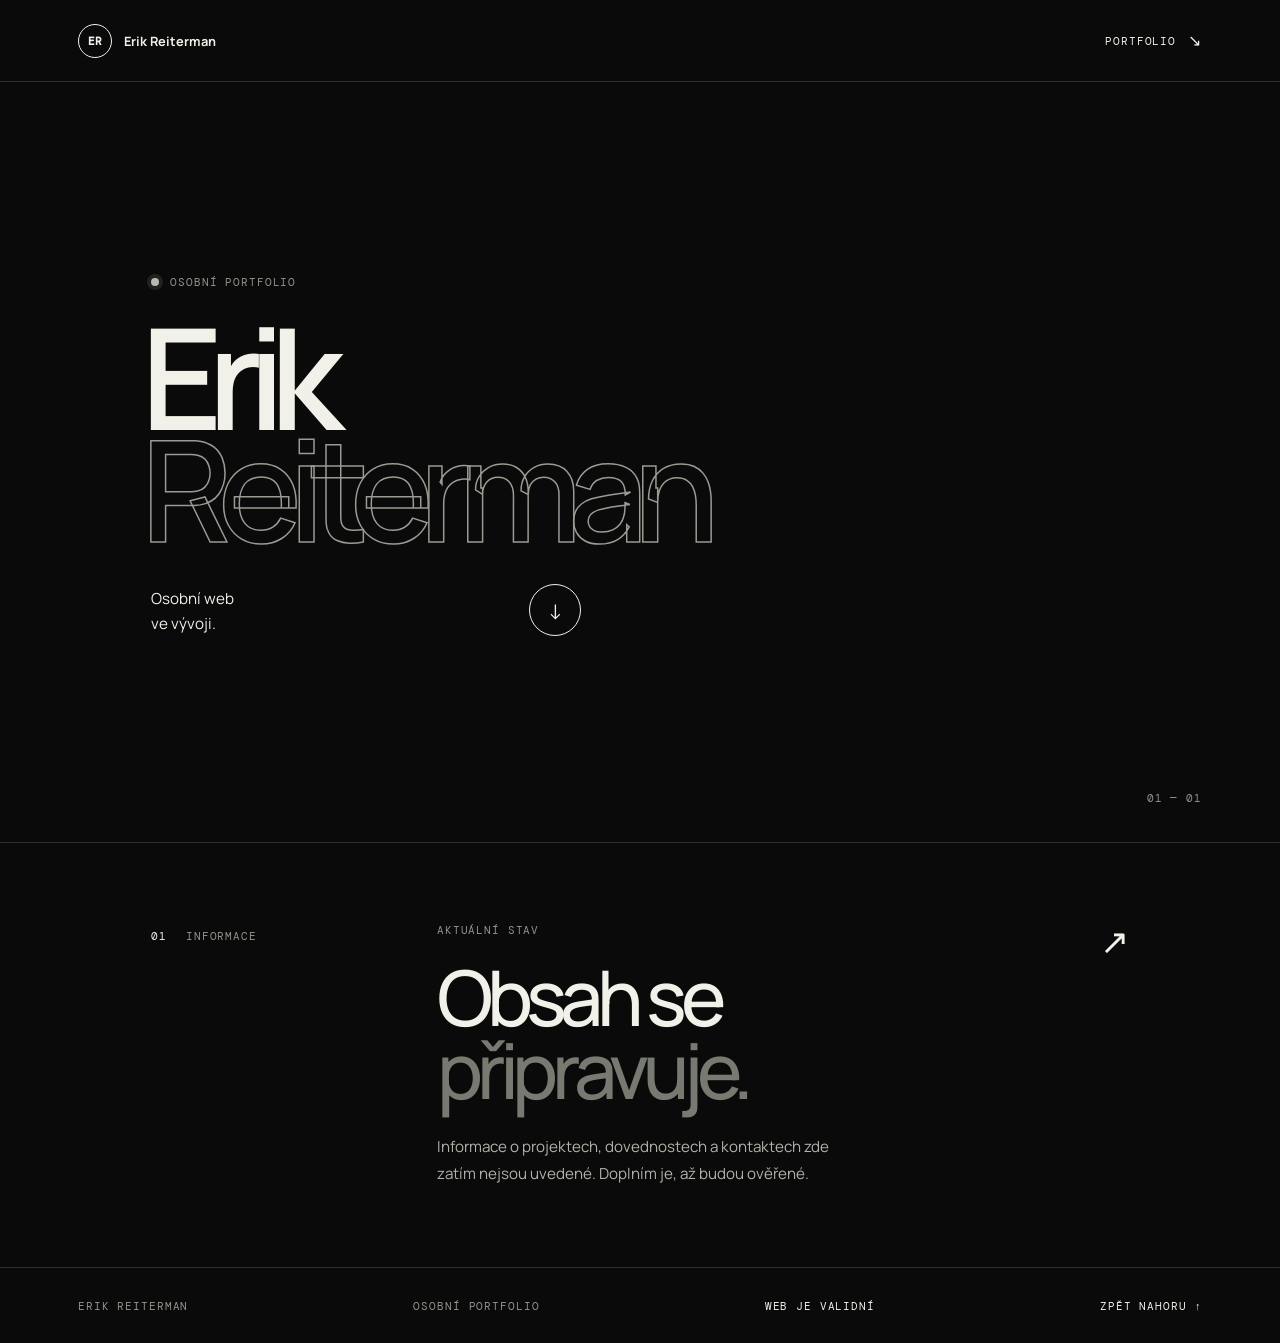
==== commit a2003334: "validator" ====
--- a/index.html
+++ b/index.html
@@ -49,6 +49,7 @@
   <footer class="site-footer">
     <span>Erik Reiterman</span>
     <span>Osobní portfolio</span>
+    <a href="https://validator.w3.org/nu/?doc=https%3A%2F%2Fricik23.github.io%2F">Web je validní</a>
     <a href="#top">Zpět nahoru ↑</a>
   </footer>
 </body>
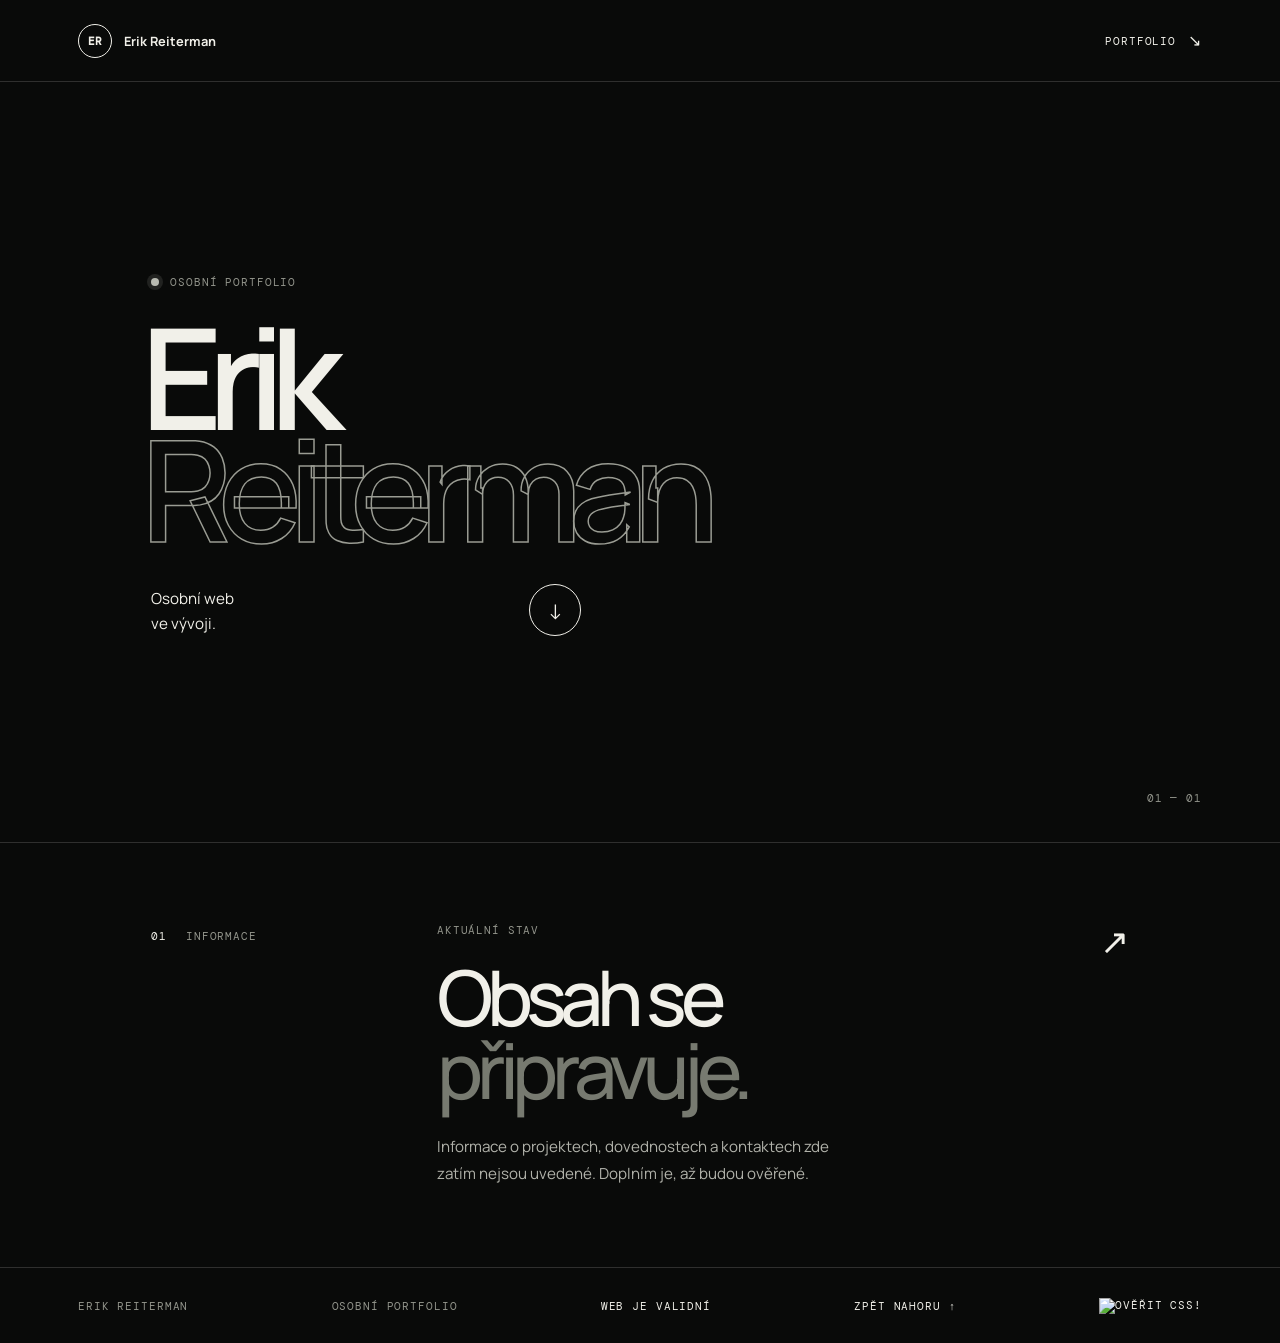
==== commit 3d1ebc38: "c" ====
--- a/index.html
+++ b/index.html
@@ -51,6 +51,13 @@
     <span>Osobní portfolio</span>
     <a href="https://validator.w3.org/nu/?doc=https%3A%2F%2Fricik23.github.io%2F">Web je validní</a>
     <a href="#top">Zpět nahoru ↑</a>
+    <p>
+    <a href="https://jigsaw.w3.org/css-validator/check/referer">
+        <img style="border:0;width:88px;height:31px"
+            src="https://jigsaw.w3.org/css-validator/images/vcss-blue"
+            alt="Ověřit CSS!" />
+    </a>
+</p>
   </footer>
 </body>
 </html>
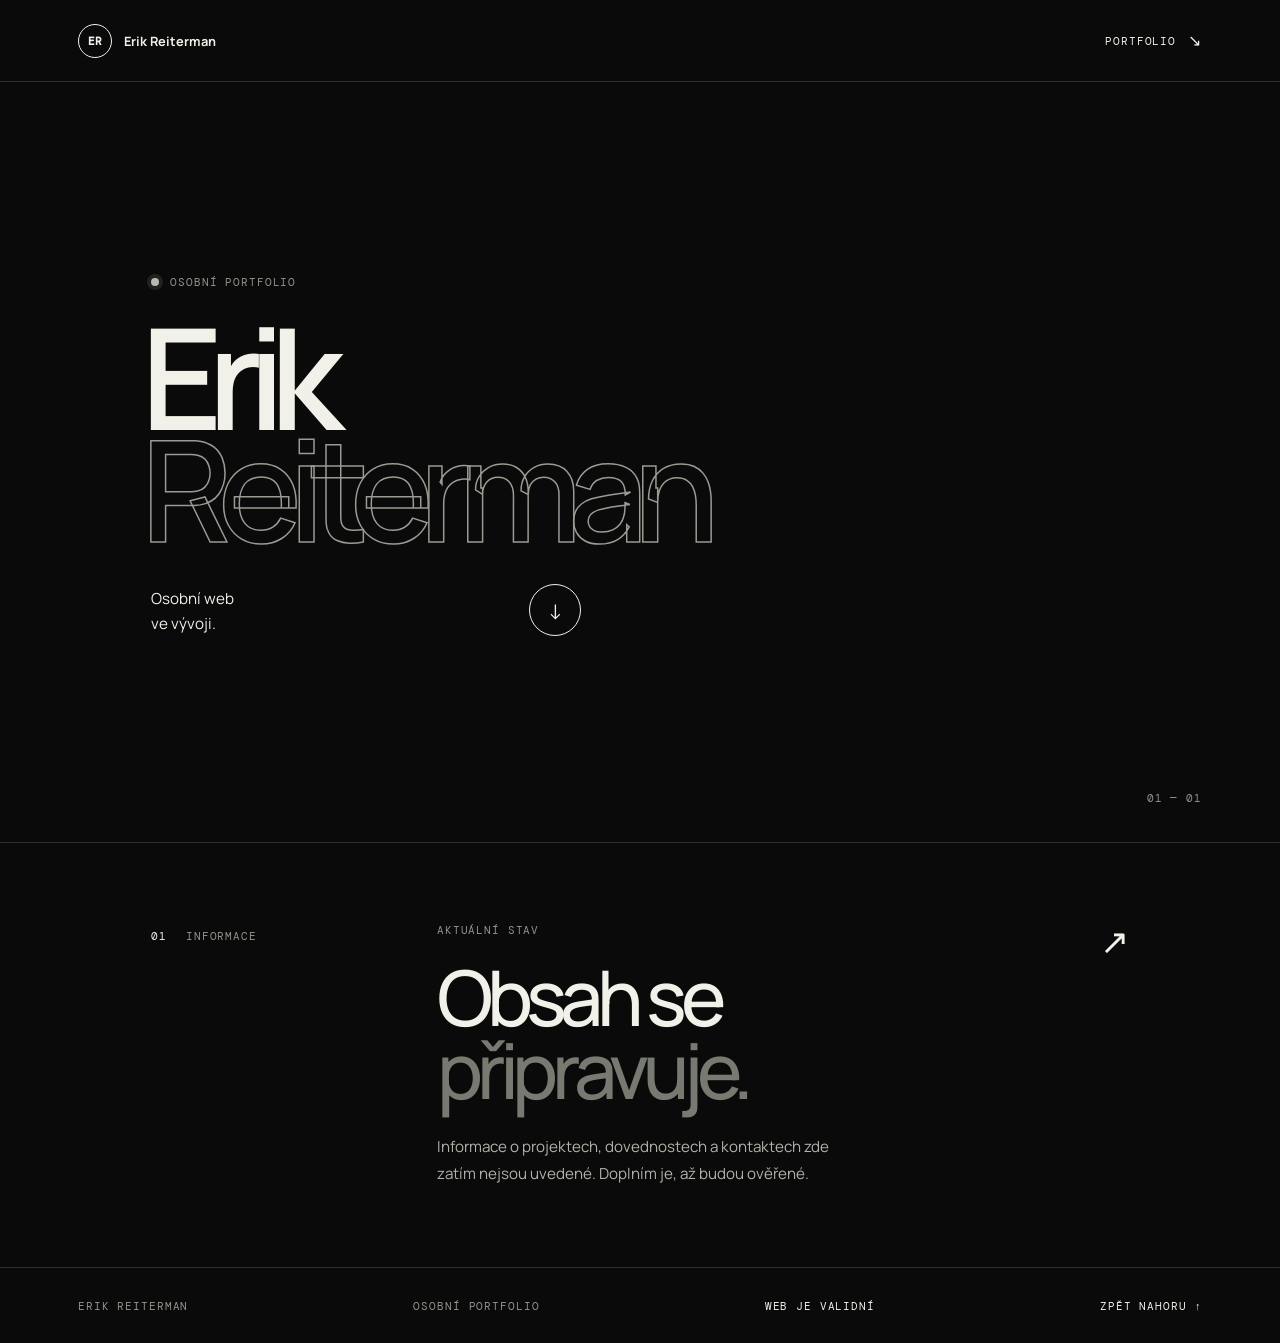
==== commit daec097f: "ds" ====
--- a/index.html
+++ b/index.html
@@ -51,13 +51,6 @@
     <span>Osobní portfolio</span>
     <a href="https://validator.w3.org/nu/?doc=https%3A%2F%2Fricik23.github.io%2F">Web je validní</a>
     <a href="#top">Zpět nahoru ↑</a>
-    <p>
-    <a href="https://jigsaw.w3.org/css-validator/check/referer">
-        <img style="border:0;width:88px;height:31px"
-            src="https://jigsaw.w3.org/css-validator/images/vcss-blue"
-            alt="Ověřit CSS!" />
-    </a>
-</p>
   </footer>
 </body>
 </html>
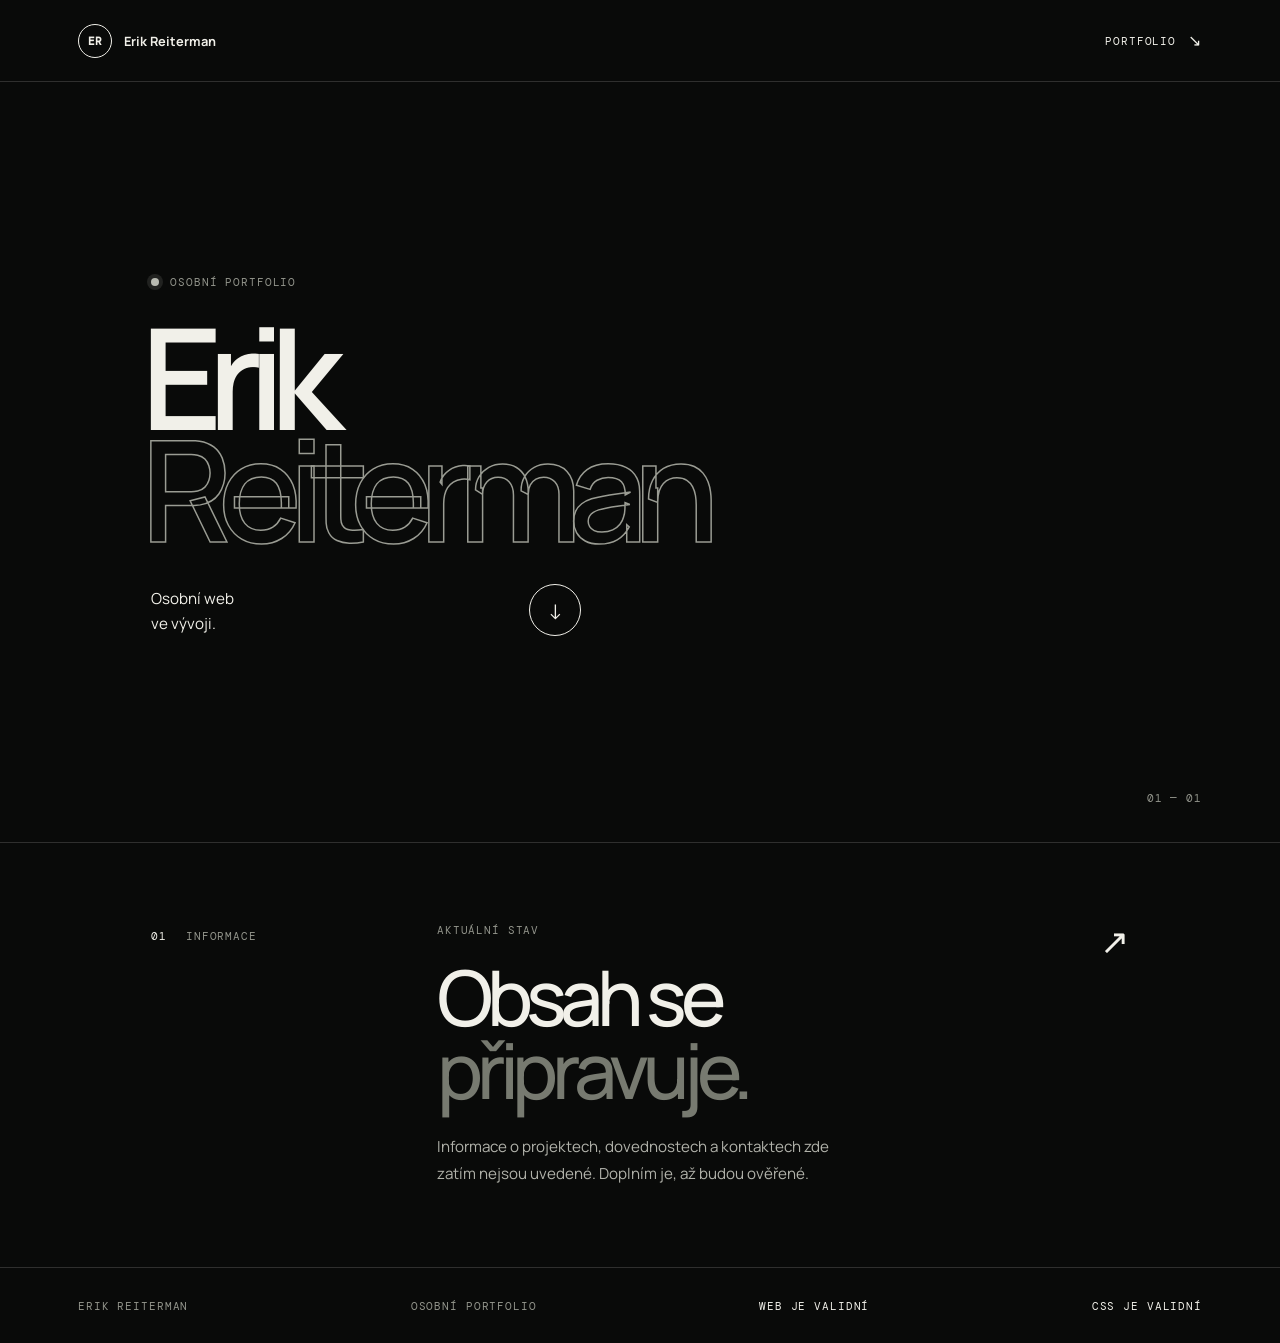
==== commit 82afb7e8: "aa" ====
--- a/index.html
+++ b/index.html
@@ -49,8 +49,12 @@
   <footer class="site-footer">
     <span>Erik Reiterman</span>
     <span>Osobní portfolio</span>
-    <a href="https://validator.w3.org/nu/?doc=https%3A%2F%2Fricik23.github.io%2F">Web je validní</a>
-    <a href="#top">Zpět nahoru ↑</a>
+    <a href="https://validator.w3.org/nu/?doc=https%3A%2F%2Fricik23.github.io%2F" target="_blank" rel="noopener noreferrer">
+  web je validní
+</a>
+    <a href="https://jigsaw.w3.org/css-validator/validator?uri=https%3A%2F%2Fricik23.github.io%2F" target="_blank" rel="noopener noreferrer">
+      CSS je validní
+    </a>
   </footer>
 </body>
 </html>
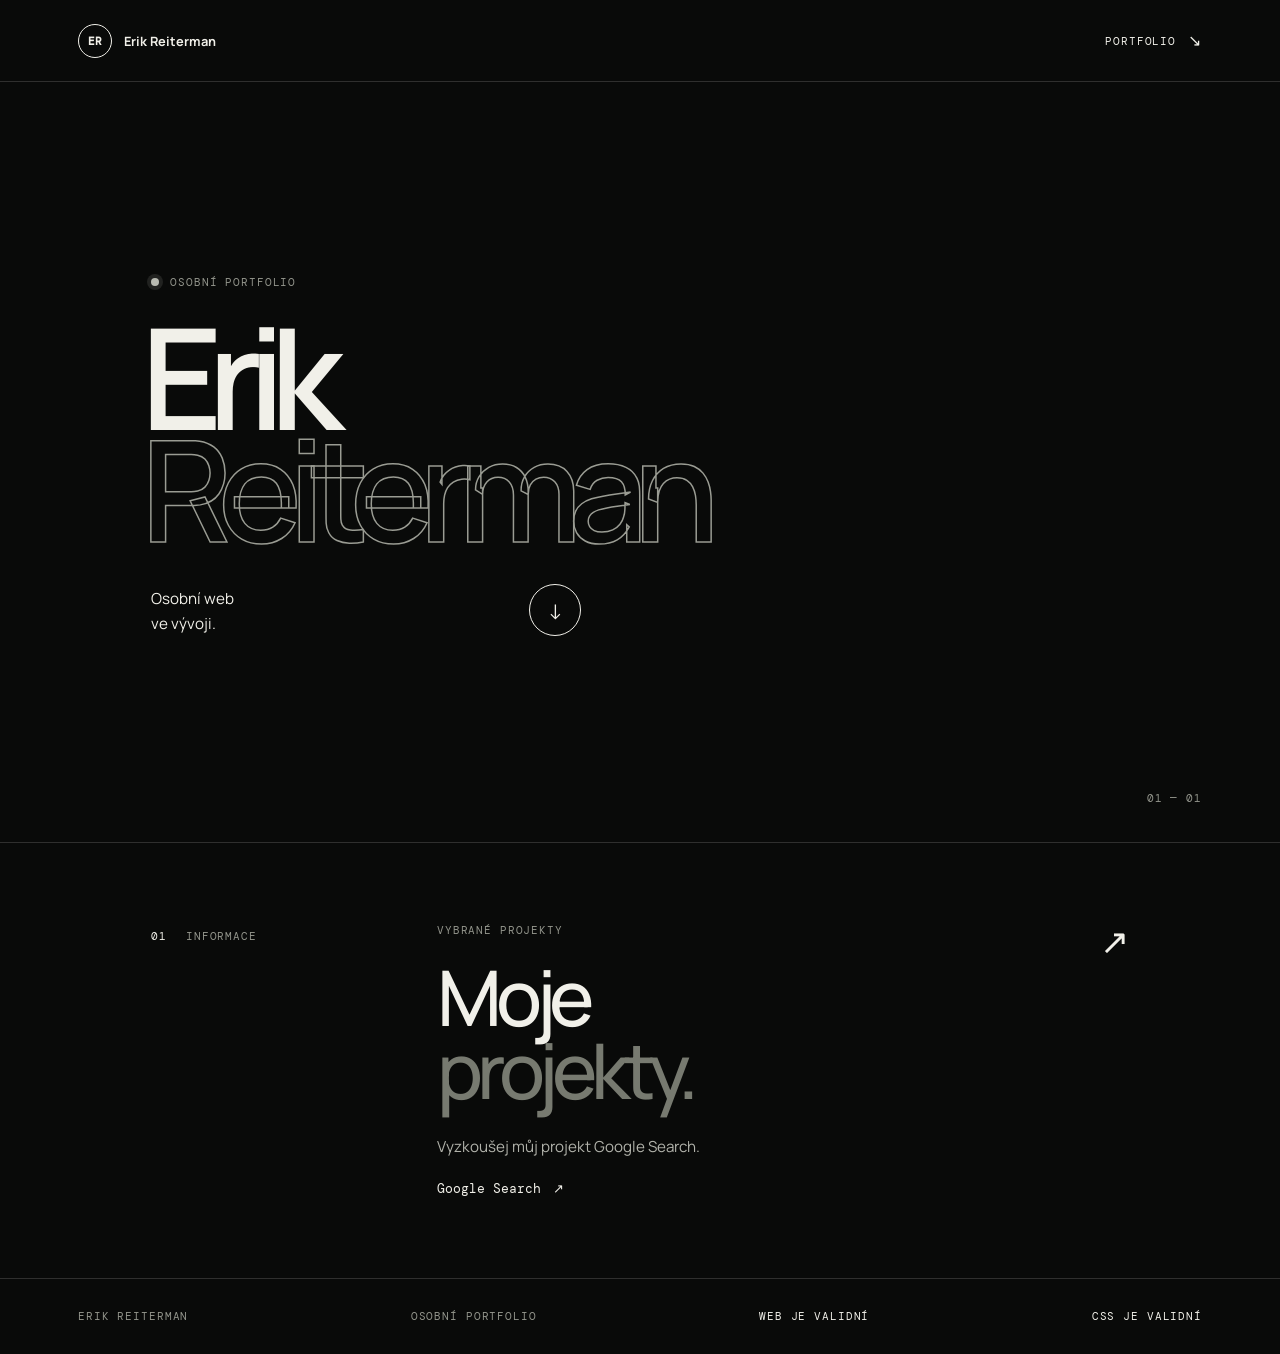
==== commit 109f041b: "css" ====
--- a/index.html
+++ b/index.html
@@ -38,9 +38,12 @@
     <section class="portfolio-section" id="portfolio" aria-labelledby="portfolio-title">
       <div class="section-index"><span>01</span><span>Informace</span></div>
       <div class="section-content">
-        <p class="eyebrow">Aktuální stav</p>
-        <h2 id="portfolio-title">Obsah se<br><span>připravuje.</span></h2>
-        <p class="section-note">Informace o projektech, dovednostech a kontaktech zde zatím nejsou uvedené. Doplním je, až budou ověřené.</p>
+        <p class="eyebrow">Vybrané projekty</p>
+        <h2 id="portfolio-title">Moje<br><span>projekty.</span></h2>
+        <p class="section-note">Vyzkoušej můj projekt Google Search.</p>
+        <a class="project-link" href="https://ricik23.github.io/googlesearch/" target="_blank" rel="noopener noreferrer">
+          Google Search <span aria-hidden="true">↗</span>
+        </a>
       </div>
       <div class="section-symbol" aria-hidden="true">↗</div>
     </section>
--- a/style.css
+++ b/style.css
@@ -1,3 +1,4 @@
+
 @import url("https://fonts.googleapis.com/css2?family=DM+Mono:wght@400;500&family=Manrope:wght@400;500;600;700;800&display=swap");
 
 :root {
@@ -5,14 +6,16 @@
   --paper: #090a09;
   --ink: #f1f0e9;
   --muted: #92948b;
-  --line: rgba(241, 240, 233, .16);
+  --line: rgba(241, 240, 233, 0.16);
   --accent: #f1f0e9;
   --art-ink: #191d10;
   --mono: "DM Mono", "Courier New", monospace;
   --sans: "Manrope", "Segoe UI", sans-serif;
 }
 
-* {
+*,
+*::before,
+*::after {
   box-sizing: border-box;
 }
 
@@ -27,6 +30,7 @@
   background: var(--paper);
   font-family: var(--sans);
   -webkit-font-smoothing: antialiased;
+  text-rendering: optimizeLegibility;
 }
 
 a {
@@ -38,10 +42,11 @@
   z-index: 10;
   top: 1rem;
   left: 1rem;
-  padding: .75rem 1rem;
+  padding: 0.75rem 1rem;
   transform: translateY(-160%);
   background: var(--accent);
-  color: var(--ink);
+  color: var(--paper);
+  transition: transform 0.2s ease;
 }
 
 .skip-link:focus {
@@ -62,8 +67,8 @@
 .wordmark {
   display: inline-flex;
   align-items: center;
-  gap: .75rem;
-  font-size: .8rem;
+  gap: 0.75rem;
+  font-size: 0.8rem;
   font-weight: 700;
   text-decoration: none;
 }
@@ -76,7 +81,7 @@
   border: 1px solid var(--ink);
   border-radius: 50%;
   font-family: var(--mono);
-  font-size: .68rem;
+  font-size: 0.68rem;
 }
 
 .header-link,
@@ -86,15 +91,15 @@
 .hero-index,
 .art-label {
   font-family: var(--mono);
-  font-size: .68rem;
-  letter-spacing: .08em;
+  font-size: 0.68rem;
+  letter-spacing: 0.08em;
   text-transform: uppercase;
 }
 
 .header-link {
   display: inline-flex;
   align-items: center;
-  gap: .75rem;
+  gap: 0.75rem;
   text-decoration: none;
 }
 
@@ -121,25 +126,26 @@
 .eyebrow {
   display: flex;
   align-items: center;
-  gap: .7rem;
+  gap: 0.7rem;
   margin: 0;
   color: var(--muted);
 }
 
 .status-dot {
+  flex: 0 0 8px;
   width: 8px;
   height: 8px;
   border-radius: 50%;
   background: #b8bab1;
-  box-shadow: 0 0 0 4px rgba(241, 240, 233, .1);
+  box-shadow: 0 0 0 4px rgba(241, 240, 233, 0.1);
 }
 
 h1 {
-  margin: 2rem 0 2.5rem -.07em;
+  margin: 2rem 0 2.5rem -0.07em;
   font-size: clamp(4.5rem, 11vw, 10rem);
   font-weight: 600;
-  letter-spacing: -.105em;
-  line-height: .79;
+  letter-spacing: -0.105em;
+  line-height: 0.79;
 }
 
 h1 span {
@@ -150,18 +156,20 @@
 .hero-bottom {
   display: flex;
   width: min(430px, 75%);
-  align-items: end;
+  align-items: flex-end;
   justify-content: space-between;
+  gap: 1.5rem;
 }
 
 .hero-note {
   margin: 0;
-  font-size: .95rem;
+  font-size: 0.95rem;
   line-height: 1.6;
 }
 
 .round-link {
   display: grid;
+  flex: 0 0 52px;
   width: 52px;
   height: 52px;
   place-items: center;
@@ -169,7 +177,10 @@
   border-radius: 50%;
   font-size: 1.3rem;
   text-decoration: none;
-  transition: color .2s ease, background .2s ease, transform .2s ease;
+  transition:
+    color 0.2s ease,
+    background 0.2s ease,
+    transform 0.2s ease;
 }
 
 .round-link:hover {
@@ -188,7 +199,7 @@
 .portfolio-section {
   display: grid;
   min-height: 420px;
-  grid-template-columns: 1fr 2.2fr .4fr;
+  grid-template-columns: 1fr 2.2fr 0.4fr;
   align-items: start;
   gap: 2rem;
   padding: 5rem 11.8vw;
@@ -198,7 +209,7 @@
 .section-index {
   display: flex;
   gap: 1.2rem;
-  padding-top: .4rem;
+  padding-top: 0.4rem;
   color: var(--muted);
 }
 
@@ -214,8 +225,8 @@
   margin: 0;
   font-size: clamp(3rem, 6vw, 6rem);
   font-weight: 500;
-  letter-spacing: -.08em;
-  line-height: .95;
+  letter-spacing: -0.08em;
+  line-height: 0.95;
 }
 
 .section-content h2 span {
@@ -226,8 +237,26 @@
   max-width: 420px;
   margin: 1.6rem 0 0;
   color: #b1b2aa;
-  font-size: .95rem;
+  font-size: 0.95rem;
   line-height: 1.8;
+}
+
+.project-link {
+  display: inline-flex;
+  align-items: center;
+  gap: 0.75rem;
+  margin-top: 1.25rem;
+  font-family: var(--mono);
+  font-size: 0.8rem;
+  text-decoration: none;
+}
+
+.project-link span {
+  transition: transform 0.2s ease;
+}
+
+.project-link:hover span {
+  transform: translate(2px, -2px);
 }
 
 .section-symbol {
@@ -257,9 +286,11 @@
   outline-offset: 5px;
 }
 
-@keyframes rotate {
-  to {
-    transform: rotate(360deg);
+@media (hover: hover) {
+  .site-footer a:hover,
+  .header-link:hover,
+  .project-link:hover {
+    opacity: 0.7;
   }
 }
 
@@ -273,12 +304,12 @@
     min-height: auto;
     grid-template-columns: 1fr;
     gap: 0;
-    padding: 5rem 8vw 5rem;
+    padding: 5rem 8vw;
   }
 
   h1 {
     margin-top: 1.6rem;
-    font-size: clamp(4.6rem, 16vw, 8rem);
+    font-size: clamp(4.2rem, 16vw, 8rem);
   }
 
   .hero-bottom {
@@ -304,6 +335,7 @@
 
   .section-content {
     grid-column: 1;
+    min-width: 0;
   }
 
   .section-symbol {
@@ -322,8 +354,16 @@
     padding-top: 3.5rem;
   }
 
+  .hero-bottom {
+    gap: 1rem;
+  }
+
+  .hero-note {
+    font-size: 0.875rem;
+  }
+
   .site-footer {
-    font-size: .6rem;
+    font-size: 0.6rem;
   }
 }
 
@@ -332,8 +372,8 @@
   *::before,
   *::after {
     scroll-behavior: auto !important;
-    animation-duration: .01ms !important;
+    animation-duration: 0.01ms !important;
     animation-iteration-count: 1 !important;
-    transition-duration: .01ms !important;
-  }
-}
+    transition-duration: 0.01ms !important;
+  }
+}
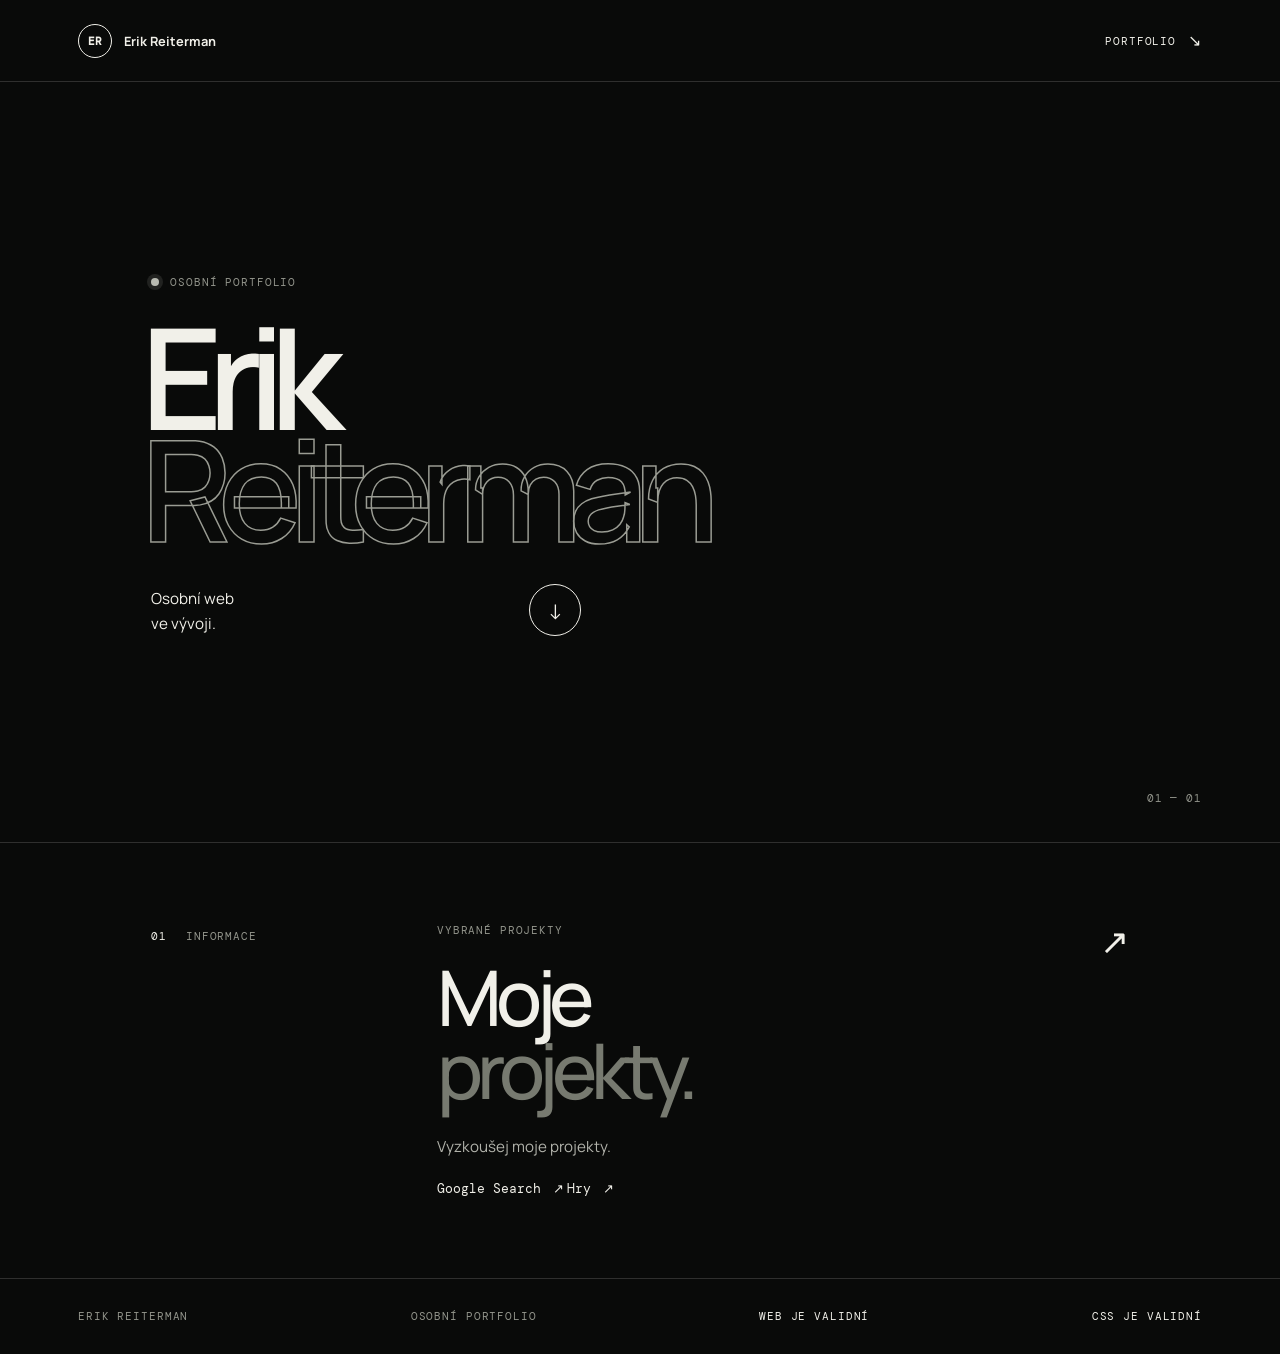
==== commit 4749dfc9: "Add games project link" ====
--- a/index.html
+++ b/index.html
@@ -40,9 +40,12 @@
       <div class="section-content">
         <p class="eyebrow">Vybrané projekty</p>
         <h2 id="portfolio-title">Moje<br><span>projekty.</span></h2>
-        <p class="section-note">Vyzkoušej můj projekt Google Search.</p>
+        <p class="section-note">Vyzkoušej moje projekty.</p>
         <a class="project-link" href="https://ricik23.github.io/googlesearch/" target="_blank" rel="noopener noreferrer">
           Google Search <span aria-hidden="true">↗</span>
+        </a>
+        <a class="project-link" href="https://ricik23.github.io/hry/" target="_blank" rel="noopener noreferrer">
+          Hry <span aria-hidden="true">↗</span>
         </a>
       </div>
       <div class="section-symbol" aria-hidden="true">↗</div>
